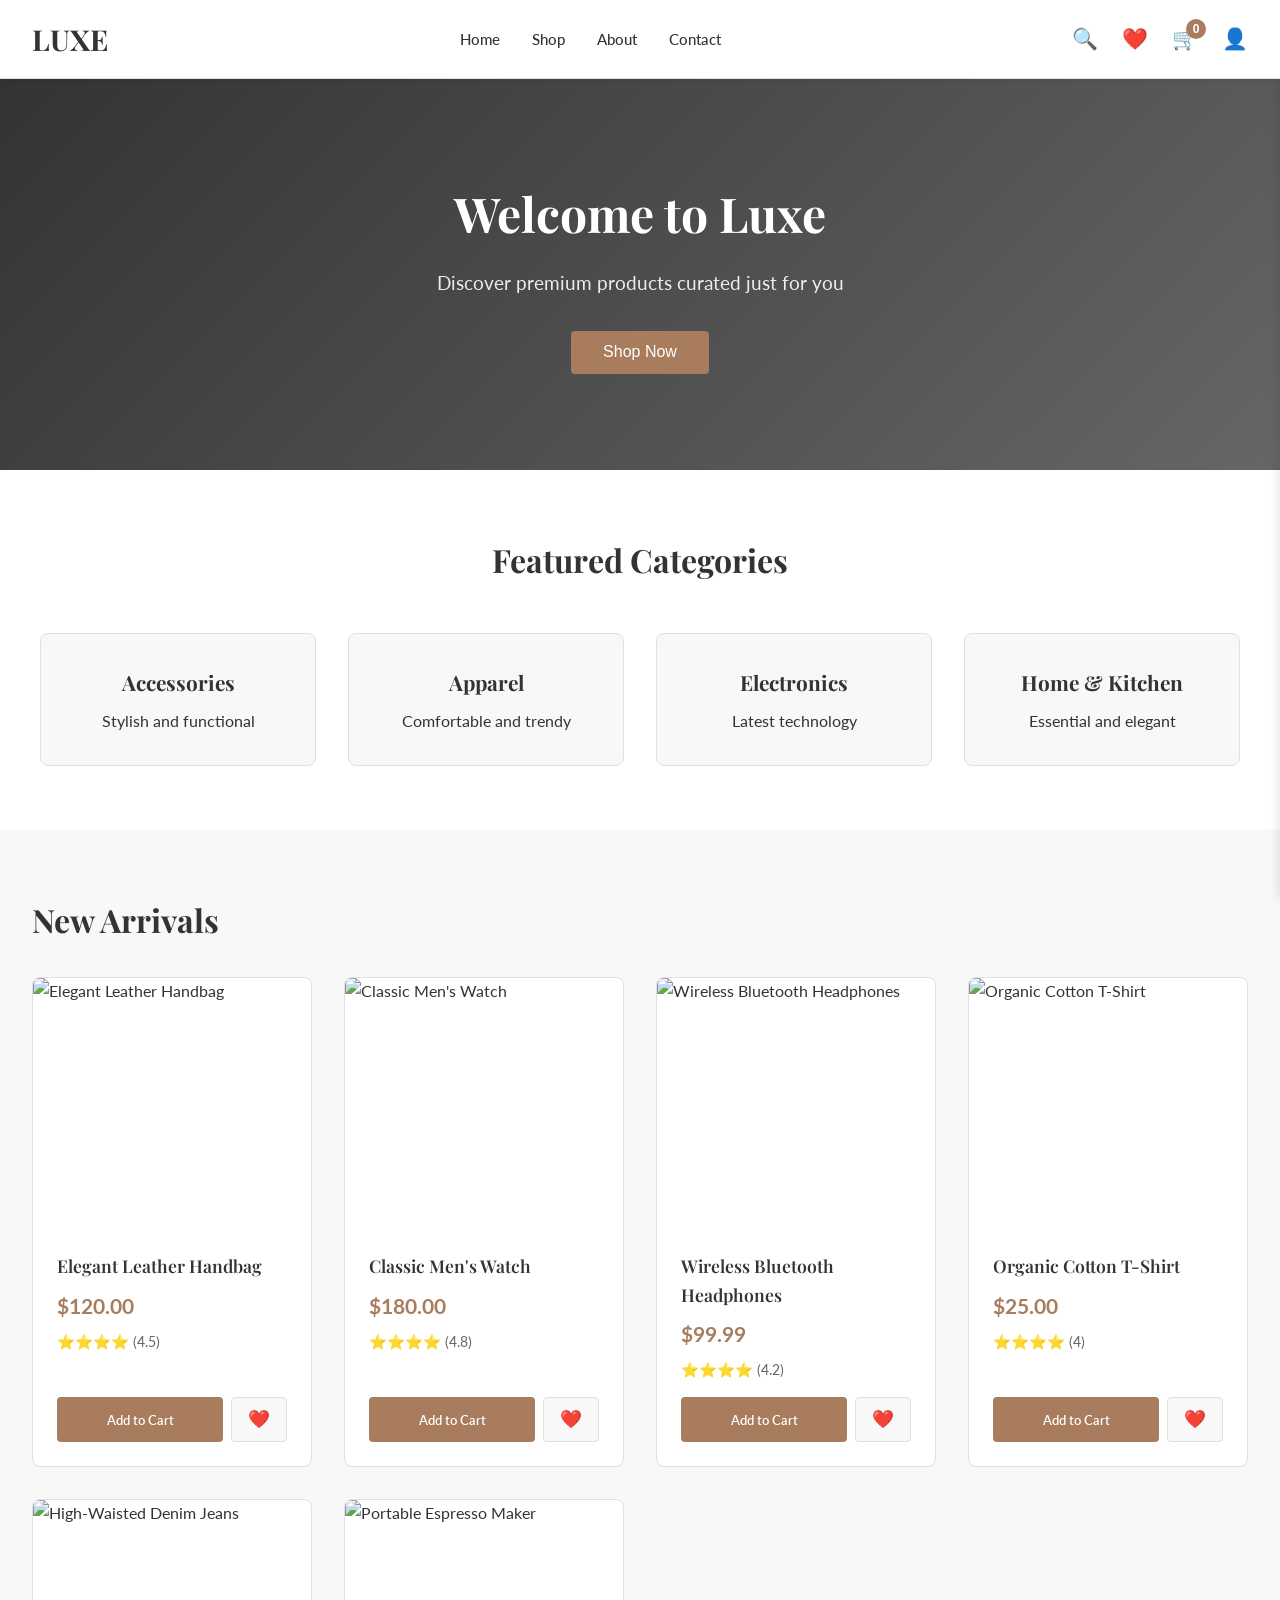
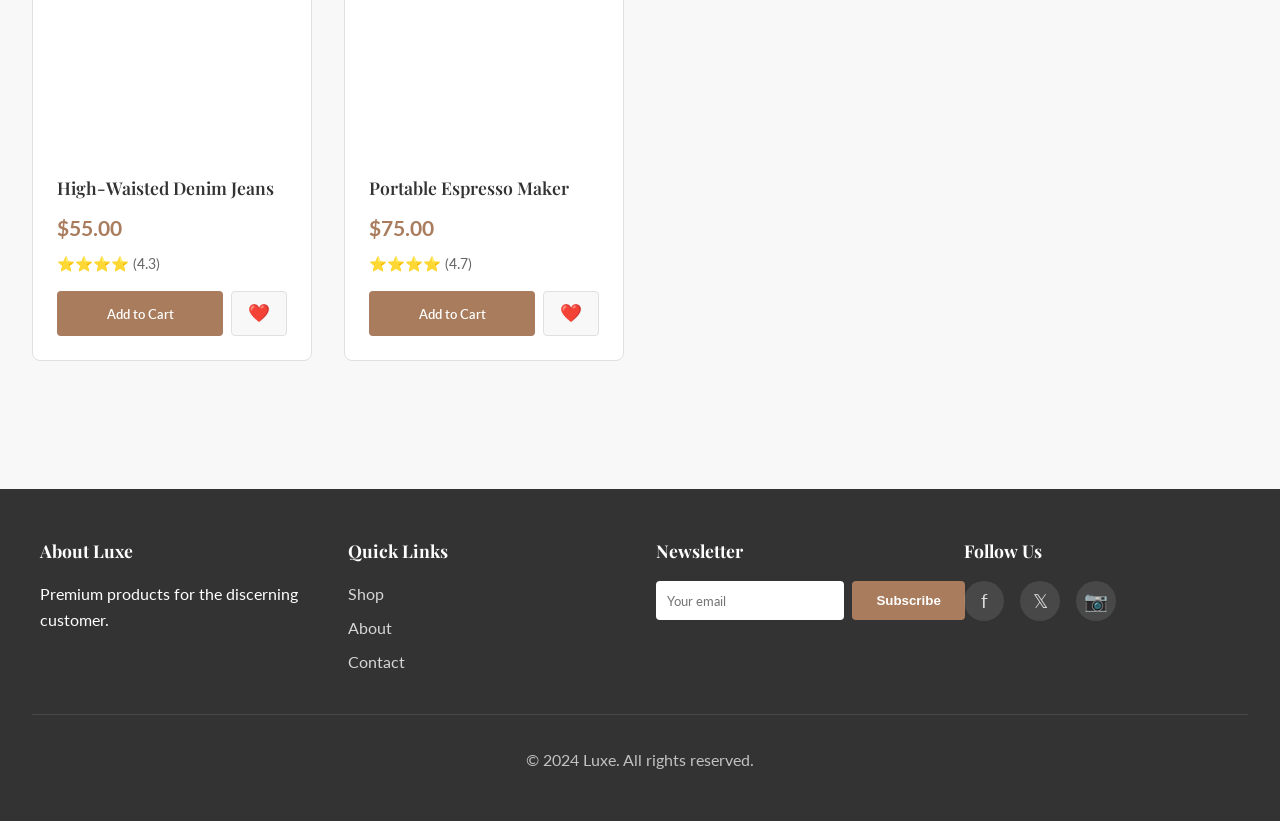
==== index.html @ 77a7d46f "Add files via upload" ====
<!DOCTYPE html>
<html lang="en">
<head>
    <meta charset="UTF-8">
    <meta name="viewport" content="width=device-width, initial-scale=1.0">
    <title>Luxe - Premium E-Commerce Platform</title>
    
    <!-- Google Fonts -->
    <link href="https://fonts.googleapis.com/css2?family=Playfair+Display:wght@700&family=Lato:wght@400;700&display=swap" rel="stylesheet">
    
    <style>
        /* ===== CSS Custom Properties (Color System) ===== */
        :root {
            --primary-color: #333333;
            --secondary-color: #666666;
            --accent-color: #A87C5C;
            --background-color: #F8F8F8;
            --surface-color: #FFFFFF;
            --border-color: #E0E0E0;
            --success-color: #4CAF50;
            --error-color: #F44336;
            --warning-color: #FF9800;
            --info-color: #2196F3;
        }

        /* ===== Global Styles ===== */
        * {
            margin: 0;
            padding: 0;
            box-sizing: border-box;
        }

        body {
            font-family: 'Lato', sans-serif;
            color: var(--primary-color);
            background-color: var(--background-color);
            line-height: 1.6;
        }

        h1, h2, h3, h4, h5, h6 {
            font-family: 'Playfair Display', serif;
            font-weight: 700;
        }

        a {
            color: var(--primary-color);
            text-decoration: none;
            transition: color 0.3s ease;
        }

        a:hover {
            color: var(--accent-color);
        }

        /* ===== Navbar ===== */
        .navbar {
            position: sticky;
            top: 0;
            z-index: 1000;
            background-color: var(--surface-color);
            border-bottom: 1px solid var(--border-color);
            padding: 1rem 2rem;
            display: flex;
            justify-content: space-between;
            align-items: center;
            box-shadow: 0 2px 4px rgba(0, 0, 0, 0.05);
        }

        .navbar-logo {
            font-size: 1.8rem;
            font-weight: 700;
            color: var(--primary-color);
            cursor: pointer;
            font-family: 'Playfair Display', serif;
        }

        .navbar-menu {
            display: flex;
            gap: 2rem;
            align-items: center;
        }

        .navbar-menu a {
            font-size: 0.95rem;
            font-weight: 500;
            transition: color 0.3s ease;
        }

        .navbar-menu a:hover {
            color: var(--accent-color);
        }

        .navbar-icons {
            display: flex;
            gap: 1.5rem;
            align-items: center;
        }

        .icon-button {
            background: none;
            border: none;
            font-size: 1.3rem;
            cursor: pointer;
            color: var(--primary-color);
            transition: color 0.3s ease;
            position: relative;
        }

        .icon-button:hover {
            color: var(--accent-color);
        }

        .cart-badge {
            position: absolute;
            top: -8px;
            right: -8px;
            background-color: var(--accent-color);
            color: var(--surface-color);
            border-radius: 50%;
            width: 20px;
            height: 20px;
            display: flex;
            align-items: center;
            justify-content: center;
            font-size: 0.75rem;
            font-weight: 700;
        }

        .hamburger {
            display: none;
            flex-direction: column;
            cursor: pointer;
        }

        .hamburger span {
            width: 25px;
            height: 3px;
            background-color: var(--primary-color);
            margin: 5px 0;
            transition: 0.3s;
        }

        /* ===== Main Container ===== */
        #app {
            min-height: calc(100vh - 200px);
        }

        /* ===== Hero Section ===== */
        .hero {
            background: linear-gradient(135deg, var(--primary-color) 0%, var(--secondary-color) 100%);
            color: var(--surface-color);
            padding: 6rem 2rem;
            text-align: center;
        }

        .hero h1 {
            font-size: 3rem;
            margin-bottom: 1rem;
            color: var(--surface-color);
        }

        .hero p {
            font-size: 1.2rem;
            margin-bottom: 2rem;
            opacity: 0.9;
        }

        .hero-button {
            background-color: var(--accent-color);
            color: var(--surface-color);
            padding: 0.8rem 2rem;
            border: none;
            border-radius: 4px;
            font-size: 1rem;
            cursor: pointer;
            transition: all 0.3s ease;
        }

        .hero-button:hover {
            background-color: #956d4f;
            transform: translateY(-2px);
            box-shadow: 0 4px 12px rgba(0, 0, 0, 0.2);
        }

        /* ===== Featured Categories ===== */
        .featured-categories {
            padding: 4rem 2rem;
            background-color: var(--surface-color);
        }

        .featured-categories h2 {
            text-align: center;
            font-size: 2rem;
            margin-bottom: 3rem;
        }

        .categories-grid {
            display: grid;
            grid-template-columns: repeat(auto-fit, minmax(200px, 1fr));
            gap: 2rem;
            max-width: 1200px;
            margin: 0 auto;
        }

        .category-card {
            background-color: var(--background-color);
            padding: 2rem;
            text-align: center;
            border-radius: 8px;
            cursor: pointer;
            transition: all 0.3s ease;
            border: 1px solid var(--border-color);
        }

        .category-card:hover {
            transform: translateY(-4px);
            box-shadow: 0 8px 16px rgba(0, 0, 0, 0.1);
            border-color: var(--accent-color);
        }

        .category-card h3 {
            font-size: 1.3rem;
            margin-bottom: 0.5rem;
        }

        /* ===== Product Grid ===== */
        .products-section {
            padding: 4rem 2rem;
            background-color: var(--background-color);
        }

        .products-header {
            display: flex;
            justify-content: space-between;
            align-items: center;
            margin-bottom: 2rem;
            flex-wrap: wrap;
            gap: 1rem;
        }

        .products-header h2 {
            font-size: 2rem;
        }

        .search-bar {
            flex: 1;
            min-width: 250px;
            padding: 0.8rem;
            border: 1px solid var(--border-color);
            border-radius: 4px;
            font-family: 'Lato', sans-serif;
            font-size: 0.95rem;
            transition: border-color 0.3s ease;
        }

        .search-bar:focus {
            outline: none;
            border-color: var(--accent-color);
        }

        .sort-dropdown {
            padding: 0.8rem;
            border: 1px solid var(--border-color);
            border-radius: 4px;
            font-family: 'Lato', sans-serif;
            font-size: 0.95rem;
            cursor: pointer;
            background-color: var(--surface-color);
            transition: border-color 0.3s ease;
        }

        .sort-dropdown:focus {
            outline: none;
            border-color: var(--accent-color);
        }

        .products-container {
            display: grid;
            grid-template-columns: repeat(auto-fill, minmax(250px, 1fr));
            gap: 2rem;
            max-width: 1400px;
            margin: 0 auto;
        }

        /* ===== Product Card ===== */
        .product-card {
            background-color: var(--surface-color);
            border-radius: 8px;
            overflow: hidden;
            border: 1px solid var(--border-color);
            transition: all 0.3s ease;
            cursor: pointer;
            display: flex;
            flex-direction: column;
        }

        .product-card:hover {
            transform: translateY(-8px);
            box-shadow: 0 12px 24px rgba(0, 0, 0, 0.15);
            border-color: var(--accent-color);
        }

        .product-image {
            width: 100%;
            height: 250px;
            object-fit: cover;
            overflow: hidden;
            position: relative;
        }

        .product-card:hover .product-image {
            transform: scale(1.05);
        }

        .product-info {
            padding: 1.5rem;
            flex-grow: 1;
            display: flex;
            flex-direction: column;
        }

        .product-name {
            font-size: 1.1rem;
            font-weight: 600;
            margin-bottom: 0.5rem;
            color: var(--primary-color);
        }

        .product-price {
            font-size: 1.3rem;
            font-weight: 700;
            color: var(--accent-color);
            margin-bottom: 0.5rem;
        }

        .product-rating {
            font-size: 0.9rem;
            color: var(--secondary-color);
            margin-bottom: 1rem;
        }

        .product-actions {
            display: flex;
            gap: 0.5rem;
            margin-top: auto;
        }

        .add-to-cart-btn {
            flex: 1;
            padding: 0.7rem;
            background-color: var(--accent-color);
            color: var(--surface-color);
            border: none;
            border-radius: 4px;
            cursor: pointer;
            font-weight: 600;
            transition: all 0.3s ease;
            font-family: 'Lato', sans-serif;
        }

        .add-to-cart-btn:hover {
            background-color: #956d4f;
            transform: translateY(-2px);
        }

        .wishlist-btn {
            padding: 0.7rem 1rem;
            background-color: var(--background-color);
            border: 1px solid var(--border-color);
            border-radius: 4px;
            cursor: pointer;
            font-size: 1.1rem;
            transition: all 0.3s ease;
        }

        .wishlist-btn.active {
            background-color: var(--accent-color);
            color: var(--surface-color);
            border-color: var(--accent-color);
        }

        /* ===== Sidebar Filters ===== */
        .products-wrapper {
            display: flex;
            gap: 2rem;
            max-width: 1400px;
            margin: 0 auto;
        }

        .sidebar {
            width: 250px;
            background-color: var(--surface-color);
            padding: 1.5rem;
            border-radius: 8px;
            border: 1px solid var(--border-color);
            height: fit-content;
            position: sticky;
            top: 100px;
        }

        .filter-group {
            margin-bottom: 2rem;
        }

        .filter-group h3 {
            font-size: 1rem;
            margin-bottom: 1rem;
            color: var(--primary-color);
        }

        .filter-option {
            display: flex;
            align-items: center;
            margin-bottom: 0.8rem;
            cursor: pointer;
        }

        .filter-option input {
            margin-right: 0.5rem;
            cursor: pointer;
            width: 18px;
            height: 18px;
            accent-color: var(--accent-color);
        }

        .filter-option label {
            cursor: pointer;
            flex: 1;
        }

        .price-slider {
            width: 100%;
            cursor: pointer;
            accent-color: var(--accent-color);
        }

        .price-range-display {
            font-size: 0.9rem;
            color: var(--secondary-color);
            margin-top: 0.5rem;
        }

        /* ===== Product Detail Page ===== */
        .product-detail {
            background-color: var(--surface-color);
            padding: 3rem 2rem;
            max-width: 1200px;
            margin: 0 auto;
        }

        .product-detail-container {
            display: grid;
            grid-template-columns: 1fr 1fr;
            gap: 3rem;
        }

        .product-detail-image {
            width: 100%;
            height: 500px;
            object-fit: cover;
            border-radius: 8px;
            border: 1px solid var(--border-color);
        }

        .product-detail-info h1 {
            font-size: 2rem;
            margin-bottom: 1rem;
        }

        .product-detail-price {
            font-size: 1.8rem;
            color: var(--accent-color);
            font-weight: 700;
            margin-bottom: 1rem;
        }

        .product-detail-description {
            color: var(--secondary-color);
            margin-bottom: 2rem;
            line-height: 1.8;
        }

        .variant-selector {
            margin-bottom: 2rem;
        }

        .variant-selector label {
            display: block;
            font-weight: 600;
            margin-bottom: 0.5rem;
        }

        .variant-options {
            display: flex;
            gap: 0.5rem;
            flex-wrap: wrap;
            margin-bottom: 1rem;
        }

        .variant-option {
            padding: 0.7rem 1rem;
            border: 2px solid var(--border-color);
            border-radius: 4px;
            cursor: pointer;
            transition: all 0.3s ease;
            background-color: var(--background-color);
        }

        .variant-option:hover {
            border-color: var(--accent-color);
        }

        .variant-option.selected {
            background-color: var(--accent-color);
            color: var(--surface-color);
            border-color: var(--accent-color);
        }

        .quantity-selector {
            display: flex;
            align-items: center;
            gap: 1rem;
            margin-bottom: 2rem;
        }

        .quantity-selector label {
            font-weight: 600;
        }

        .quantity-controls {
            display: flex;
            align-items: center;
            border: 1px solid var(--border-color);
            border-radius: 4px;
            overflow: hidden;
        }

        .quantity-btn {
            padding: 0.5rem 1rem;
            background-color: var(--background-color);
            border: none;
            cursor: pointer;
            font-weight: 600;
            transition: background-color 0.3s ease;
        }

        .quantity-btn:hover {
            background-color: var(--border-color);
        }

        .quantity-input {
            width: 60px;
            text-align: center;
            border: none;
            padding: 0.5rem;
            font-size: 1rem;
        }

        .product-detail-actions {
            display: flex;
            gap: 1rem;
            margin-bottom: 2rem;
        }

        .add-to-cart-btn-large {
            flex: 1;
            padding: 1rem;
            background-color: var(--accent-color);
            color: var(--surface-color);
            border: none;
            border-radius: 4px;
            font-size: 1rem;
            font-weight: 600;
            cursor: pointer;
            transition: all 0.3s ease;
            font-family: 'Lato', sans-serif;
        }

        .add-to-cart-btn-large:hover {
            background-color: #956d4f;
            transform: translateY(-2px);
        }

        .buy-now-btn {
            flex: 1;
            padding: 1rem;
            background-color: var(--primary-color);
            color: var(--surface-color);
            border: none;
            border-radius: 4px;
            font-size: 1rem;
            font-weight: 600;
            cursor: pointer;
            transition: all 0.3s ease;
            font-family: 'Lato', sans-serif;
        }

        .buy-now-btn:hover {
            background-color: var(--secondary-color);
            transform: translateY(-2px);
        }

        .reviews-section {
            margin-top: 3rem;
            border-top: 1px solid var(--border-color);
            padding-top: 2rem;
        }

        .reviews-section h3 {
            font-size: 1.3rem;
            margin-bottom: 1.5rem;
        }

        .review {
            margin-bottom: 1.5rem;
            padding-bottom: 1.5rem;
            border-bottom: 1px solid var(--border-color);
        }

        .review-author {
            font-weight: 600;
            margin-bottom: 0.3rem;
        }

        .review-rating {
            color: var(--accent-color);
            font-size: 0.9rem;
            margin-bottom: 0.5rem;
        }

        .review-text {
            color: var(--secondary-color);
            line-height: 1.6;
        }

        /* ===== Shopping Cart ===== */
        .cart-drawer {
            position: fixed;
            right: -400px;
            top: 0;
            width: 400px;
            height: 100vh;
            background-color: var(--surface-color);
            box-shadow: -2px 0 10px rgba(0, 0, 0, 0.1);
            z-index: 999;
            transition: right 0.3s ease;
            overflow-y: auto;
            display: flex;
            flex-direction: column;
        }

        .cart-drawer.open {
            right: 0;
        }

        .cart-header {
            padding: 1.5rem;
            border-bottom: 1px solid var(--border-color);
            display: flex;
            justify-content: space-between;
            align-items: center;
        }

        .cart-header h2 {
            font-size: 1.5rem;
        }

        .cart-close {
            background: none;
            border: none;
            font-size: 1.5rem;
            cursor: pointer;
            color: var(--primary-color);
        }

        .cart-items {
            flex: 1;
            overflow-y: auto;
            padding: 1.5rem;
        }

        .cart-item {
            display: flex;
            gap: 1rem;
            margin-bottom: 1.5rem;
            padding-bottom: 1.5rem;
            border-bottom: 1px solid var(--border-color);
        }

        .cart-item-image {
            width: 80px;
            height: 80px;
            object-fit: cover;
            border-radius: 4px;
        }

        .cart-item-info {
            flex: 1;
        }

        .cart-item-name {
            font-weight: 600;
            margin-bottom: 0.3rem;
        }

        .cart-item-price {
            color: var(--accent-color);
            font-weight: 600;
            margin-bottom: 0.5rem;
        }

        .cart-item-quantity {
            display: flex;
            align-items: center;
            gap: 0.5rem;
            margin-bottom: 0.5rem;
        }

        .cart-item-remove {
            background: none;
            border: none;
            color: var(--error-color);
            cursor: pointer;
            font-size: 0.9rem;
            text-decoration: underline;
        }

        .cart-footer {
            padding: 1.5rem;
            border-top: 1px solid var(--border-color);
        }

        .cart-total {
            display: flex;
            justify-content: space-between;
            font-size: 1.2rem;
            font-weight: 700;
            margin-bottom: 1rem;
        }

        .checkout-btn {
            width: 100%;
            padding: 1rem;
            background-color: var(--accent-color);
            color: var(--surface-color);
            border: none;
            border-radius: 4px;
            font-size: 1rem;
            font-weight: 600;
            cursor: pointer;
            transition: all 0.3s ease;
            font-family: 'Lato', sans-serif;
        }

        .checkout-btn:hover {
            background-color: #956d4f;
        }

        .checkout-btn:disabled {
            background-color: var(--border-color);
            cursor: not-allowed;
        }

        /* ===== Checkout Page ===== */
        .checkout-container {
            max-width: 800px;
            margin: 0 auto;
            padding: 3rem 2rem;
            background-color: var(--surface-color);
        }

        .checkout-title {
            font-size: 2rem;
            margin-bottom: 2rem;
            text-align: center;
        }

        .checkout-steps {
            display: flex;
            justify-content: space-between;
            margin-bottom: 3rem;
            position: relative;
        }

        .checkout-step {
            flex: 1;
            text-align: center;
            position: relative;
        }

        .step-number {
            width: 40px;
            height: 40px;
            background-color: var(--border-color);
            color: var(--primary-color);
            border-radius: 50%;
            display: flex;
            align-items: center;
            justify-content: center;
            font-weight: 700;
            margin: 0 auto 0.5rem;
            transition: all 0.3s ease;
        }

        .checkout-step.active .step-number {
            background-color: var(--accent-color);
            color: var(--surface-color);
        }

        .checkout-step.completed .step-number {
            background-color: var(--success-color);
            color: var(--surface-color);
        }

        .step-label {
            font-size: 0.9rem;
            color: var(--secondary-color);
        }

        .checkout-step-line {
            position: absolute;
            top: 20px;
            left: 50%;
            width: 100%;
            height: 2px;
            background-color: var(--border-color);
            z-index: -1;
        }

        .checkout-form {
            background-color: var(--background-color);
            padding: 2rem;
            border-radius: 8px;
            border: 1px solid var(--border-color);
        }

        .form-group {
            margin-bottom: 1.5rem;
        }

        .form-group label {
            display: block;
            font-weight: 600;
            margin-bottom: 0.5rem;
        }

        .form-group input,
        .form-group select {
            width: 100%;
            padding: 0.8rem;
            border: 1px solid var(--border-color);
            border-radius: 4px;
            font-family: 'Lato', sans-serif;
            font-size: 0.95rem;
            transition: border-color 0.3s ease;
        }

        .form-group input:focus,
        .form-group select:focus {
            outline: none;
            border-color: var(--accent-color);
        }

        .form-row {
            display: grid;
            grid-template-columns: 1fr 1fr;
            gap: 1rem;
        }

        .form-row.full {
            grid-template-columns: 1fr;
        }

        .order-summary {
            background-color: var(--surface-color);
            padding: 1.5rem;
            border-radius: 8px;
            border: 1px solid var(--border-color);
            margin-bottom: 2rem;
        }

        .order-summary h3 {
            font-size: 1.2rem;
            margin-bottom: 1rem;
        }

        .summary-item {
            display: flex;
            justify-content: space-between;
            margin-bottom: 0.8rem;
            padding-bottom: 0.8rem;
            border-bottom: 1px solid var(--border-color);
        }

        .summary-item.total {
            font-weight: 700;
            font-size: 1.1rem;
            border-bottom: none;
            padding-bottom: 0;
        }

        .checkout-button {
            width: 100%;
            padding: 1rem;
            background-color: var(--accent-color);
            color: var(--surface-color);
            border: none;
            border-radius: 4px;
            font-size: 1rem;
            font-weight: 600;
            cursor: pointer;
            transition: all 0.3s ease;
            font-family: 'Lato', sans-serif;
        }

        .checkout-button:hover {
            background-color: #956d4f;
            transform: translateY(-2px);
        }

        /* ===== Success Page ===== */
        .success-container {
            max-width: 600px;
            margin: 4rem auto;
            padding: 3rem 2rem;
            text-align: center;
            background-color: var(--surface-color);
            border-radius: 8px;
            border: 1px solid var(--border-color);
        }

        .success-icon {
            font-size: 4rem;
            margin-bottom: 1rem;
            color: var(--success-color);
        }

        .success-title {
            font-size: 2rem;
            margin-bottom: 1rem;
        }

        .success-message {
            color: var(--secondary-color);
            margin-bottom: 1.5rem;
            line-height: 1.8;
        }

        .order-number {
            background-color: var(--background-color);
            padding: 1rem;
            border-radius: 4px;
            margin-bottom: 2rem;
            font-family: monospace;
            font-weight: 600;
        }

        .continue-shopping-btn {
            padding: 0.8rem 2rem;
            background-color: var(--accent-color);
            color: var(--surface-color);
            border: none;
            border-radius: 4px;
            font-size: 1rem;
            font-weight: 600;
            cursor: pointer;
            transition: all 0.3s ease;
            font-family: 'Lato', sans-serif;
        }

        .continue-shopping-btn:hover {
            background-color: #956d4f;
            transform: translateY(-2px);
        }

        /* ===== Toast Notifications ===== */
        .toast {
            position: fixed;
            bottom: 2rem;
            right: 2rem;
            background-color: var(--primary-color);
            color: var(--surface-color);
            padding: 1rem 1.5rem;
            border-radius: 4px;
            box-shadow: 0 4px 12px rgba(0, 0, 0, 0.15);
            z-index: 2000;
            animation: slideIn 0.3s ease, slideOut 0.3s ease 2.7s;
        }

        .toast.success {
            background-color: var(--success-color);
        }

        .toast.error {
            background-color: var(--error-color);
        }

        .toast.info {
            background-color: var(--info-color);
        }

        @keyframes slideIn {
            from {
                transform: translateX(400px);
                opacity: 0;
            }
            to {
                transform: translateX(0);
                opacity: 1;
            }
        }

        @keyframes slideOut {
            from {
                transform: translateX(0);
                opacity: 1;
            }
            to {
                transform: translateX(400px);
                opacity: 0;
            }
        }

        /* ===== Footer ===== */
        footer {
            background-color: var(--primary-color);
            color: var(--surface-color);
            padding: 3rem 2rem;
            margin-top: 4rem;
        }

        .footer-content {
            max-width: 1200px;
            margin: 0 auto;
            display: grid;
            grid-template-columns: repeat(auto-fit, minmax(250px, 1fr));
            gap: 2rem;
            margin-bottom: 2rem;
        }

        .footer-section h4 {
            font-size: 1.1rem;
            margin-bottom: 1rem;
            color: var(--surface-color);
        }

        .footer-section a {
            display: block;
            margin-bottom: 0.5rem;
            color: rgba(255, 255, 255, 0.8);
            transition: color 0.3s ease;
        }

        .footer-section a:hover {
            color: var(--accent-color);
        }

        .newsletter-form {
            display: flex;
            gap: 0.5rem;
            margin-top: 1rem;
        }

        .newsletter-form input {
            flex: 1;
            padding: 0.7rem;
            border: none;
            border-radius: 4px;
            font-family: 'Lato', sans-serif;
        }

        .newsletter-form button {
            padding: 0.7rem 1.5rem;
            background-color: var(--accent-color);
            color: var(--surface-color);
            border: none;
            border-radius: 4px;
            cursor: pointer;
            font-weight: 600;
            transition: all 0.3s ease;
        }

        .newsletter-form button:hover {
            background-color: #956d4f;
        }

        .social-icons {
            display: flex;
            gap: 1rem;
            margin-top: 1rem;
        }

        .social-icons a {
            display: inline-flex;
            align-items: center;
            justify-content: center;
            width: 40px;
            height: 40px;
            background-color: rgba(255, 255, 255, 0.1);
            border-radius: 50%;
            transition: all 0.3s ease;
            font-size: 1.2rem;
        }

        .social-icons a:hover {
            background-color: var(--accent-color);
        }

        .footer-bottom {
            border-top: 1px solid rgba(255, 255, 255, 0.1);
            padding-top: 2rem;
            text-align: center;
            color: rgba(255, 255, 255, 0.7);
        }

        /* ===== About & Contact Pages ===== */
        .page-content {
            max-width: 1000px;
            margin: 0 auto;
            padding: 3rem 2rem;
        }

        .page-content h1 {
            font-size: 2.5rem;
            margin-bottom: 2rem;
        }

        .page-content p {
            line-height: 1.8;
            margin-bottom: 1.5rem;
            color: var(--secondary-color);
        }

        .contact-form {
            background-color: var(--surface-color);
            padding: 2rem;
            border-radius: 8px;
            border: 1px solid var(--border-color);
            max-width: 600px;
        }

        .contact-form .form-group {
            margin-bottom: 1.5rem;
        }

        .contact-form textarea {
            width: 100%;
            padding: 0.8rem;
            border: 1px solid var(--border-color);
            border-radius: 4px;
            font-family: 'Lato', sans-serif;
            font-size: 0.95rem;
            min-height: 150px;
            resize: vertical;
            transition: border-color 0.3s ease;
        }

        .contact-form textarea:focus {
            outline: none;
            border-color: var(--accent-color);
        }

        .submit-btn {
            width: 100%;
            padding: 1rem;
            background-color: var(--accent-color);
            color: var(--surface-color);
            border: none;
            border-radius: 4px;
            font-size: 1rem;
            font-weight: 600;
            cursor: pointer;
            transition: all 0.3s ease;
            font-family: 'Lato', sans-serif;
        }

        .submit-btn:hover {
            background-color: #956d4f;
            transform: translateY(-2px);
        }

        /* ===== Responsive Design ===== */
        @media (max-width: 768px) {
            .navbar {
                padding: 1rem;
            }

            .navbar-menu {
                display: none;
            }

            .hamburger {
                display: flex;
            }

            .navbar-menu.active {
                display: flex;
                flex-direction: column;
                position: absolute;
                top: 60px;
                left: 0;
                right: 0;
                background-color: var(--surface-color);
                padding: 1rem;
                gap: 1rem;
                border-bottom: 1px solid var(--border-color);
            }

            .hero h1 {
                font-size: 2rem;
            }

            .hero p {
                font-size: 1rem;
            }

            .product-detail-container {
                grid-template-columns: 1fr;
            }

            .products-wrapper {
                flex-direction: column;
            }

            .sidebar {
                width: 100%;
                position: static;
            }

            .cart-drawer {
                width: 100%;
                right: -100%;
            }

            .checkout-form {
                padding: 1rem;
            }

            .form-row {
                grid-template-columns: 1fr;
            }

            .products-header {
                flex-direction: column;
            }

            .search-bar {
                min-width: 100%;
            }

            .products-container {
                grid-template-columns: repeat(auto-fill, minmax(150px, 1fr));
                gap: 1rem;
            }
        }

        @media (max-width: 480px) {
            .hero h1 {
                font-size: 1.5rem;
            }

            .products-container {
                grid-template-columns: repeat(2, 1fr);
            }

            .product-card {
                border-radius: 4px;
            }

            .cart-drawer {
                width: 100%;
            }

            .checkout-steps {
                flex-direction: column;
            }

            .checkout-step-line {
                display: none;
            }
        }
    </style>
</head>
<body>
    <!-- Navbar -->
    <nav class="navbar">
        <div class="navbar-logo" onclick="app.navigate('home')">LUXE</div>
        <div class="navbar-menu" id="navbarMenu">
            <a href="#" onclick="app.navigate('home'); return false;">Home</a>
            <a href="#" onclick="app.navigate('shop'); return false;">Shop</a>
            <a href="#" onclick="app.navigate('about'); return false;">About</a>
            <a href="#" onclick="app.navigate('contact'); return false;">Contact</a>
        </div>
        <div class="navbar-icons">
            <button class="icon-button" onclick="app.toggleSearch()">🔍</button>
            <button class="icon-button" onclick="app.navigate('wishlist')">❤️</button>
            <button class="icon-button" onclick="app.toggleCart()">
                🛒
                <span class="cart-badge" id="cartBadge">0</span>
            </button>
            <button class="icon-button" onclick="app.navigate('account')">👤</button>
            <button class="hamburger" id="hamburger" onclick="app.toggleMenu()">
                <span></span>
                <span></span>
                <span></span>
            </button>
        </div>
    </nav>

    <!-- Main App Container -->
    <div id="app"></div>

    <!-- Cart Drawer -->
    <div class="cart-drawer" id="cartDrawer">
        <div class="cart-header">
            <h2>Shopping Cart</h2>
            <button class="cart-close" onclick="app.toggleCart()">✕</button>
        </div>
        <div class="cart-items" id="cartItems"></div>
        <div class="cart-footer">
            <div class="cart-total">
                <span>Total:</span>
                <span id="cartTotal">$0.00</span>
            </div>
            <button class="checkout-btn" onclick="app.navigate('checkout')">Proceed to Checkout</button>
        </div>
    </div>

    <!-- Toast Container -->
    <div id="toastContainer"></div>

    <script>
        // ===== Product Data (Hardcoded) =====
        const products = [
            {
                id: 'prod1',
                name: 'Elegant Leather Handbag',
                price: 120.00,
                image: 'https://picsum.photos/400/400?random=1',
                description: 'A stylish and spacious leather handbag, perfect for everyday use or special occasions. Features multiple compartments and a durable finish.',
                category: 'Accessories',
                rating: 4.5,
                colors: ['Black', 'Brown', 'Red'],
                sizes: ['One Size'],
                reviews: [
                    { author: 'Sarah', rating: 5, text: 'Absolutely beautiful! Great quality and perfect size.' },
                    { author: 'Emma', rating: 4, text: 'Love the color and design. Very practical.' }
                ]
            },
            {
                id: 'prod2',
                name: 'Classic Men\'s Watch',
                price: 180.00,
                image: 'https://picsum.photos/400/400?random=2',
                description: 'Timeless design with a modern touch. This watch features a stainless steel case and a genuine leather strap, ideal for any outfit.',
                category: 'Accessories',
                rating: 4.8,
                colors: ['Silver', 'Gold', 'Black'],
                sizes: ['One Size'],
                reviews: [
                    { author: 'John', rating: 5, text: 'Excellent craftsmanship. Highly recommended!' },
                    { author: 'Michael', rating: 5, text: 'Perfect watch. Looks premium and feels solid.' }
                ]
            },
            {
                id: 'prod3',
                name: 'Wireless Bluetooth Headphones',
                price: 99.99,
                image: 'https://picsum.photos/400/400?random=3',
                description: 'Experience immersive sound with these comfortable over-ear headphones. Long-lasting battery and crystal-clear audio.',
                category: 'Electronics',
                rating: 4.2,
                colors: ['Black', 'White', 'Blue'],
                sizes: ['One Size'],
                reviews: [
                    { author: 'Alex', rating: 4, text: 'Great sound quality and very comfortable.' },
                    { author: 'Jordan', rating: 4, text: 'Good battery life. Worth the price.' }
                ]
            },
            {
                id: 'prod4',
                name: 'Organic Cotton T-Shirt',
                price: 25.00,
                image: 'https://picsum.photos/400/400?random=4',
                description: 'Soft and breathable organic cotton t-shirt. A wardrobe essential for comfort and style.',
                category: 'Apparel',
                rating: 4.0,
                colors: ['White', 'Black', 'Gray', 'Navy'],
                sizes: ['S', 'M', 'L', 'XL'],
                reviews: [
                    { author: 'Lisa', rating: 4, text: 'Very comfortable and good quality.' },
                    { author: 'Tom', rating: 4, text: 'Perfect fit. Great value.' }
                ]
            },
            {
                id: 'prod5',
                name: 'High-Waisted Denim Jeans',
                price: 55.00,
                image: 'https://picsum.photos/400/400?random=5',
                description: 'Flattering high-waisted jeans with a comfortable stretch fit. Perfect for casual or dressed-up looks.',
                category: 'Apparel',
                rating: 4.3,
                colors: ['Blue', 'Black', 'Light Blue'],
                sizes: ['26', '28', '30', '32', '34'],
                reviews: [
                    { author: 'Rachel', rating: 4, text: 'Love the fit! Very flattering.' },
                    { author: 'Sophie', rating: 4, text: 'Great quality denim. Comfortable all day.' }
                ]
            },
            {
                id: 'prod6',
                name: 'Portable Espresso Maker',
                price: 75.00,
                image: 'https://picsum.photos/400/400?random=6',
                description: 'Enjoy your favorite coffee on the go with this compact and easy-to-use espresso maker. No electricity needed.',
                category: 'Home & Kitchen',
                rating: 4.7,
                colors: ['Black', 'Silver'],
                sizes: ['One Size'],
                reviews: [
                    { author: 'David', rating: 5, text: 'Best coffee maker ever! Perfect for travel.' },
                    { author: 'Chris', rating: 5, text: 'Amazing quality. Makes great espresso.' }
                ]
            },
            {
                id: 'prod7',
                name: 'Yoga Mat with Carrying Strap',
                price: 30.00,
                image: 'https://picsum.photos/400/400?random=7',
                description: 'Durable and non-slip yoga mat, ideal for all types of yoga and fitness routines. Includes a convenient carrying strap.',
                category: 'Sports & Outdoors',
                rating: 4.6,
                colors: ['Purple', 'Blue', 'Pink'],
                sizes: ['One Size'],
                reviews: [
                    { author: 'Nina', rating: 5, text: 'Perfect for yoga. Very comfortable.' },
                    { author: 'Maya', rating: 4, text: 'Great quality mat. Highly recommend.' }
                ]
            },
            {
                id: 'prod8',
                name: 'Stainless Steel Water Bottle',
                price: 20.00,
                image: 'https://picsum.photos/400/400?random=8',
                description: 'Keep your drinks cold for 24 hours or hot for 12 hours. Eco-friendly and leak-proof design.',
                category: 'Home & Kitchen',
                rating: 4.9,
                colors: ['Silver', 'Black', 'Green', 'Red'],
                sizes: ['500ml', '750ml'],
                reviews: [
                    { author: 'Kevin', rating: 5, text: 'Excellent insulation. Keeps drinks perfect.' },
                    { author: 'Lisa', rating: 5, text: 'Best water bottle I\'ve owned. Highly durable.' }
                ]
            },
            {
                id: 'prod9',
                name: 'Minimalist Desk Lamp',
                price: 45.00,
                image: 'https://picsum.photos/400/400?random=9',
                description: 'Modern and sleek desk lamp with adjustable brightness. Perfect for home offices or bedside tables.',
                category: 'Home & Kitchen',
                rating: 4.1,
                colors: ['Black', 'White'],
                sizes: ['One Size'],
                reviews: [
                    { author: 'Paul', rating: 4, text: 'Great design. Very functional.' },
                    { author: 'Anna', rating: 4, text: 'Perfect for my desk. Looks modern.' }
                ]
            },
            {
                id: 'prod10',
                name: 'Noise-Cancelling Earbuds',
                price: 110.00,
                image: 'https://picsum.photos/400/400?random=10',
                description: 'Compact and powerful earbuds with active noise cancellation. Enjoy your music without distractions.',
                category: 'Electronics',
                rating: 4.4,
                colors: ['Black', 'White'],
                sizes: ['One Size'],
                reviews: [
                    { author: 'Mark', rating: 4, text: 'Excellent noise cancellation. Great sound.' },
                    { author: 'Laura', rating: 4, text: 'Very comfortable. Love the sound quality.' }
                ]
            },
            {
                id: 'prod11',
                name: 'Vintage Leather Wallet',
                price: 60.00,
                image: 'https://picsum.photos/400/400?random=11',
                description: 'Handcrafted vintage leather wallet with multiple card slots and a coin pocket. Ages beautifully with time.',
                category: 'Accessories',
                rating: 4.7,
                colors: ['Brown', 'Dark Brown'],
                sizes: ['One Size'],
                reviews: [
                    { author: 'Robert', rating: 5, text: 'Beautiful craftsmanship. Highly recommend!' },
                    { author: 'Patricia', rating: 5, text: 'Perfect wallet. Great quality leather.' }
                ]
            },
            {
                id: 'prod12',
                name: 'Smart Home Speaker',
                price: 150.00,
                image: 'https://picsum.photos/400/400?random=12',
                description: 'Voice-controlled smart speaker with premium sound quality. Integrates seamlessly with your smart home devices.',
                category: 'Electronics',
                rating: 4.5,
                colors: ['Black', 'Gray'],
                sizes: ['One Size'],
                reviews: [
                    { author: 'Jennifer', rating: 5, text: 'Great speaker. Excellent sound quality.' },
                    { author: 'William', rating: 4, text: 'Very useful. Good integration with devices.' }
                ]
            }
        ];

        // ===== App State Management =====
        const app = {
            currentPage: 'home',
            cart: [],
            wishlist: [],
            searchQuery: '',
            filters: {
                category: [],
                priceRange: [0, 200],
                rating: 0
            },
            sortBy: 'newest',
            selectedProduct: null,
            checkoutStep: 1,
            formData: {},

            // Initialize the app
            init() {
                this.loadFromLocalStorage();
                this.navigate('home');
                this.updateCartBadge();
            },

            // Navigate between pages
            navigate(page, productId = null) {
                this.currentPage = page;
                document.getElementById('navbarMenu').classList.remove('active');
                document.getElementById('hamburger').classList.remove('active');

                if (page === 'product-detail' && productId) {
                    this.selectedProduct = products.find(p => p.id === productId);
                    this.renderProductDetail();
                } else if (page === 'home') {
                    this.renderHome();
                } else if (page === 'shop') {
                    this.renderShop();
                } else if (page === 'about') {
                    this.renderAbout();
                } else if (page === 'contact') {
                    this.renderContact();
                } else if (page === 'checkout') {
                    this.renderCheckout();
                } else if (page === 'wishlist') {
                    this.renderWishlist();
                } else if (page === 'account') {
                    this.renderAccount();
                }

                window.scrollTo(0, 0);
            },

            // Render Home Page
            renderHome() {
                const app = document.getElementById('app');
                const featuredProducts = products.slice(0, 6);
                
                app.innerHTML = `
                    <section class="hero">
                        <h1>Welcome to Luxe</h1>
                        <p>Discover premium products curated just for you</p>
                        <button class="hero-button" onclick="app.navigate('shop')">Shop Now</button>
                    </section>

                    <section class="featured-categories">
                        <h2>Featured Categories</h2>
                        <div class="categories-grid">
                            <div class="category-card" onclick="app.filterByCategory('Accessories')">
                                <h3>Accessories</h3>
                                <p>Stylish and functional</p>
                            </div>
                            <div class="category-card" onclick="app.filterByCategory('Apparel')">
                                <h3>Apparel</h3>
                                <p>Comfortable and trendy</p>
                            </div>
                            <div class="category-card" onclick="app.filterByCategory('Electronics')">
                                <h3>Electronics</h3>
                                <p>Latest technology</p>
                            </div>
                            <div class="category-card" onclick="app.filterByCategory('Home & Kitchen')">
                                <h3>Home & Kitchen</h3>
                                <p>Essential and elegant</p>
                            </div>
                        </div>
                    </section>

                    <section class="products-section">
                        <div class="products-header">
                            <h2>New Arrivals</h2>
                        </div>
                        <div class="products-container">
                            ${featuredProducts.map(product => this.renderProductCard(product)).join('')}
                        </div>
                    </section>

                    <footer>
                        <div class="footer-content">
                            <div class="footer-section">
                                <h4>About Luxe</h4>
                                <p>Premium products for the discerning customer.</p>
                            </div>
                            <div class="footer-section">
                                <h4>Quick Links</h4>
                                <a href="#" onclick="app.navigate('shop'); return false;">Shop</a>
                                <a href="#" onclick="app.navigate('about'); return false;">About</a>
                                <a href="#" onclick="app.navigate('contact'); return false;">Contact</a>
                            </div>
                            <div class="footer-section">
                                <h4>Newsletter</h4>
                                <form class="newsletter-form" onsubmit="app.subscribeNewsletter(event)">
                                    <input type="email" placeholder="Your email" required>
                                    <button type="submit">Subscribe</button>
                                </form>
                            </div>
                            <div class="footer-section">
                                <h4>Follow Us</h4>
                                <div class="social-icons">
                                    <a href="#">f</a>
                                    <a href="#">𝕏</a>
                                    <a href="#">📷</a>
                                </div>
                            </div>
                        </div>
                        <div class="footer-bottom">
                            <p>&copy; 2024 Luxe. All rights reserved.</p>
                        </div>
                    </footer>
                `;
            },

            // Render Shop Page
            renderShop() {
                const filteredProducts = this.getFilteredProducts();
                const app = document.getElementById('app');

                app.innerHTML = `
                    <section class="products-section">
                        <div class="products-wrapper">
                            <aside class="sidebar">
                                <div class="filter-group">
                                    <h3>Categories</h3>
                                    ${['Accessories', 'Apparel', 'Electronics', 'Home & Kitchen', 'Sports & Outdoors'].map(cat => `
                                        <div class="filter-option">
                                            <input type="checkbox" id="cat-${cat}" ${this.filters.category.includes(cat) ? 'checked' : ''} onchange="app.toggleCategory('${cat}')">
                                            <label for="cat-${cat}">${cat}</label>
                                        </div>
                                    `).join('')}
                                </div>

                                <div class="filter-group">
                                    <h3>Price Range</h3>
                                    <input type="range" class="price-slider" min="0" max="200" value="${this.filters.priceRange[1]}" onchange="app.updatePriceFilter(this.value)">
                                    <div class="price-range-display">$0 - $${this.filters.priceRange[1]}</div>
                                </div>

                                <div class="filter-group">
                                    <h3>Rating</h3>
                                    ${[5, 4, 3, 2, 1].map(rating => `
                                        <div class="filter-option">
                                            <input type="radio" id="rating-${rating}" name="rating" ${this.filters.rating === rating ? 'checked' : ''} onchange="app.updateRatingFilter(${rating})">
                                            <label for="rating-${rating}">${'⭐'.repeat(rating)} & up</label>
                                        </div>
                                    `).join('')}
                                </div>
                            </aside>

                            <div style="flex: 1;">
                                <div class="products-header">
                                    <h2>Shop</h2>
                                    <input type="text" class="search-bar" placeholder="Search products..." onkeyup="app.updateSearch(this.value)">
                                    <select class="sort-dropdown" onchange="app.updateSort(this.value)">
                                        <option value="newest">Newest</option>
                                        <option value="price-low">Price: Low to High</option>
                                        <option value="price-high">Price: High to Low</option>
                                        <option value="popular">Most Popular</option>
                                    </select>
                                </div>
                                <div class="products-container">
                                    ${filteredProducts.map(product => this.renderProductCard(product)).join('')}
                                </div>
                            </div>
                        </div>
                    </section>

                    <footer>
                        <div class="footer-content">
                            <div class="footer-section">
                                <h4>About Luxe</h4>
                                <p>Premium products for the discerning customer.</p>
                            </div>
                            <div class="footer-section">
                                <h4>Quick Links</h4>
                                <a href="#" onclick="app.navigate('home'); return false;">Home</a>
                                <a href="#" onclick="app.navigate('about'); return false;">About</a>
                                <a href="#" onclick="app.navigate('contact'); return false;">Contact</a>
                            </div>
                            <div class="footer-section">
                                <h4>Newsletter</h4>
                                <form class="newsletter-form" onsubmit="app.subscribeNewsletter(event)">
                                    <input type="email" placeholder="Your email" required>
                                    <button type="submit">Subscribe</button>
                                </form>
                            </div>
                            <div class="footer-section">
                                <h4>Follow Us</h4>
                                <div class="social-icons">
                                    <a href="#">f</a>
                                    <a href="#">𝕏</a>
                                    <a href="#">📷</a>
                                </div>
                            </div>
                        </div>
                        <div class="footer-bottom">
                            <p>&copy; 2024 Luxe. All rights reserved.</p>
                        </div>
                    </footer>
                `;
            },

            // Render Product Detail Page
            renderProductDetail() {
                const product = this.selectedProduct;
                const app = document.getElementById('app');
                const isWishlisted = this.wishlist.some(p => p.id === product.id);

                app.innerHTML = `
                    <div class="product-detail">
                        <button onclick="app.navigate('shop')" style="margin-bottom: 2rem; padding: 0.5rem 1rem; background: none; border: 1px solid var(--border-color); border-radius: 4px; cursor: pointer;">← Back to Shop</button>
                        
                        <div class="product-detail-container">
                            <img src="${product.image}" alt="${product.name}" class="product-detail-image">
                            
                            <div class="product-detail-info">
                                <h1>${product.name}</h1>
                                <div class="product-detail-price">$${product.price.toFixed(2)}</div>
                                <div class="product-rating">${'⭐'.repeat(Math.floor(product.rating))} (${product.rating})</div>
                                <p class="product-detail-description">${product.description}</p>

                                <div class="variant-selector">
                                    <label>Color</label>
                                    <div class="variant-options" id="colorOptions">
                                        ${product.colors.map((color, idx) => `
                                            <button class="variant-option ${idx === 0 ? 'selected' : ''}" onclick="app.selectVariant(this, 'color')">${color}</button>
                                        `).join('')}
                                    </div>
                                </div>

                                <div class="variant-selector">
                                    <label>Size</label>
                                    <div class="variant-options" id="sizeOptions">
                                        ${product.sizes.map((size, idx) => `
                                            <button class="variant-option ${idx === 0 ? 'selected' : ''}" onclick="app.selectVariant(this, 'size')">${size}</button>
                                        `).join('')}
                                    </div>
                                </div>

                                <div class="quantity-selector">
                                    <label>Quantity</label>
                                    <div class="quantity-controls">
                                        <button class="quantity-btn" onclick="app.decreaseQuantity()">−</button>
                                        <input type="number" class="quantity-input" id="quantityInput" value="1" min="1">
                                        <button class="quantity-btn" onclick="app.increaseQuantity()">+</button>
                                    </div>
                                </div>

                                <div class="product-detail-actions">
                                    <button class="add-to-cart-btn-large" onclick="app.addToCartFromDetail()">Add to Cart</button>
                                    <button class="buy-now-btn" onclick="app.buyNow()">Buy Now</button>
                                </div>

                                <div class="reviews-section">
                                    <h3>Customer Reviews</h3>
                                    ${product.reviews.map(review => `
                                        <div class="review">
                                            <div class="review-author">${review.author}</div>
                                            <div class="review-rating">${'⭐'.repeat(review.rating)}</div>
                                            <div class="review-text">${review.text}</div>
                                        </div>
                                    `).join('')}
                                </div>
                            </div>
                        </div>
                    </div>

                    <footer>
                        <div class="footer-content">
                            <div class="footer-section">
                                <h4>About Luxe</h4>
                                <p>Premium products for the discerning customer.</p>
                            </div>
                            <div class="footer-section">
                                <h4>Quick Links</h4>
                                <a href="#" onclick="app.navigate('home'); return false;">Home</a>
                                <a href="#" onclick="app.navigate('shop'); return false;">Shop</a>
                                <a href="#" onclick="app.navigate('contact'); return false;">Contact</a>
                            </div>
                            <div class="footer-section">
                                <h4>Newsletter</h4>
                                <form class="newsletter-form" onsubmit="app.subscribeNewsletter(event)">
                                    <input type="email" placeholder="Your email" required>
                                    <button type="submit">Subscribe</button>
                                </form>
                            </div>
                            <div class="footer-section">
                                <h4>Follow Us</h4>
                                <div class="social-icons">
                                    <a href="#">f</a>
                                    <a href="#">𝕏</a>
                                    <a href="#">📷</a>
                                </div>
                            </div>
                        </div>
                        <div class="footer-bottom">
                            <p>&copy; 2024 Luxe. All rights reserved.</p>
                        </div>
                    </footer>
                `;
            },

            // Render Checkout Page
            renderCheckout() {
                const app = document.getElementById('app');
                const cartTotal = this.cart.reduce((sum, item) => sum + (item.price * item.quantity), 0);

                if (this.cart.length === 0) {
                    app.innerHTML = `
                        <div class="checkout-container">
                            <h2>Your cart is empty</h2>
                            <button class="continue-shopping-btn" onclick="app.navigate('shop')">Continue Shopping</button>
                        </div>
                    `;
                    return;
                }

                app.innerHTML = `
                    <div class="checkout-container">
                        <h1 class="checkout-title">Checkout</h1>

                        <div class="checkout-steps">
                            <div class="checkout-step ${this.checkoutStep >= 1 ? 'active' : ''} ${this.checkoutStep > 1 ? 'completed' : ''}">
                                <div class="step-number">1</div>
                                <div class="step-label">Shipping</div>
                            </div>
                            <div class="checkout-step ${this.checkoutStep >= 2 ? 'active' : ''} ${this.checkoutStep > 2 ? 'completed' : ''}">
                                <div class="step-number">2</div>
                                <div class="step-label">Payment</div>
                            </div>
                            <div class="checkout-step ${this.checkoutStep >= 3 ? 'active' : ''}">
                                <div class="step-number">3</div>
                                <div class="step-label">Review</div>
                            </div>
                            <div class="checkout-step-line"></div>
                        </div>

                        ${this.checkoutStep === 1 ? this.renderShippingForm() : ''}
                        ${this.checkoutStep === 2 ? this.renderPaymentForm() : ''}
                        ${this.checkoutStep === 3 ? this.renderOrderReview(cartTotal) : ''}
                    </div>

                    <footer>
                        <div class="footer-content">
                            <div class="footer-section">
                                <h4>About Luxe</h4>
                                <p>Premium products for the discerning customer.</p>
                            </div>
                            <div class="footer-section">
                                <h4>Quick Links</h4>
                                <a href="#" onclick="app.navigate('home'); return false;">Home</a>
                                <a href="#" onclick="app.navigate('shop'); return false;">Shop</a>
                                <a href="#" onclick="app.navigate('contact'); return false;">Contact</a>
                            </div>
                            <div class="footer-section">
                                <h4>Newsletter</h4>
                                <form class="newsletter-form" onsubmit="app.subscribeNewsletter(event)">
                                    <input type="email" placeholder="Your email" required>
                                    <button type="submit">Subscribe</button>
                                </form>
                            </div>
                            <div class="footer-section">
                                <h4>Follow Us</h4>
                                <div class="social-icons">
                                    <a href="#">f</a>
                                    <a href="#">𝕏</a>
                                    <a href="#">📷</a>
                                </div>
                            </div>
                        </div>
                        <div class="footer-bottom">
                            <p>&copy; 2024 Luxe. All rights reserved.</p>
                        </div>
                    </footer>
                `;
            },

            // Render Shipping Form
            renderShippingForm() {
                return `
                    <div class="checkout-form">
                        <h2>Shipping Information</h2>
                        <form onsubmit="app.nextCheckoutStep(event)">
                            <div class="form-row full">
                                <div class="form-group">
                                    <label>Full Name *</label>
                                    <input type="text" id="fullName" value="${this.formData.fullName || ''}" required>
                                </div>
                            </div>

                            <div class="form-row full">
                                <div class="form-group">
                                    <label>Email Address *</label>
                                    <input type="email" id="email" value="${this.formData.email || ''}" required>
                                </div>
                            </div>

                            <div class="form-row full">
                                <div class="form-group">
                                    <label>Street Address *</label>
                                    <input type="text" id="address" value="${this.formData.address || ''}" required>
                                </div>
                            </div>

                            <div class="form-row">
                                <div class="form-group">
                                    <label>City *</label>
                                    <input type="text" id="city" value="${this.formData.city || ''}" required>
                                </div>
                                <div class="form-group">
                                    <label>ZIP Code *</label>
                                    <input type="text" id="zip" value="${this.formData.zip || ''}" required>
                                </div>
                            </div>

                            <div class="form-row full">
                                <div class="form-group">
                                    <label>Country *</label>
                                    <select id="country" required>
                                        <option value="">Select a country</option>
                                        <option value="USA" ${this.formData.country === 'USA' ? 'selected' : ''}>United States</option>
                                        <option value="Canada" ${this.formData.country === 'Canada' ? 'selected' : ''}>Canada</option>
                                        <option value="UK" ${this.formData.country === 'UK' ? 'selected' : ''}>United Kingdom</option>
                                        <option value="Australia" ${this.formData.country === 'Australia' ? 'selected' : ''}>Australia</option>
                                    </select>
                                </div>
                            </div>

                            <button type="submit" class="checkout-button">Continue to Payment</button>
                        </form>
                    </div>
                `;
            },

            // Render Payment Form
            renderPaymentForm() {
                return `
                    <div class="checkout-form">
                        <h2>Payment Information</h2>
                        <form onsubmit="app.nextCheckoutStep(event)">
                            <div class="form-row full">
                                <div class="form-group">
                                    <label>Card Number *</label>
                                    <input type="text" id="cardNumber" placeholder="1234 5678 9012 3456" maxlength="19" value="${this.formData.cardNumber || ''}" required>
                                </div>
                            </div>

                            <div class="form-row">
                                <div class="form-group">
                                    <label>Expiry Date *</label>
                                    <input type="text" id="expiry" placeholder="MM/YY" maxlength="5" value="${this.formData.expiry || ''}" required>
                                </div>
                                <div class="form-group">
                                    <label>CVV *</label>
                                    <input type="text" id="cvv" placeholder="123" maxlength="3" value="${this.formData.cvv || ''}" required>
                                </div>
                            </div>

                            <div class="form-row full">
                                <div class="form-group">
                                    <label>Cardholder Name *</label>
                                    <input type="text" id="cardholderName" value="${this.formData.cardholderName || ''}" required>
                                </div>
                            </div>

                            <div style="display: flex; gap: 1rem;">
                                <button type="button" class="checkout-button" style="background-color: var(--border-color); color: var(--primary-color);" onclick="app.previousCheckoutStep()">Back</button>
                                <button type="submit" class="checkout-button" style="flex: 1;">Review Order</button>
                            </div>
                        </form>
                    </div>
                `;
            },

            // Render Order Review
            renderOrderReview(cartTotal) {
                return `
                    <div class="checkout-form">
                        <h2>Order Summary</h2>
                        <div class="order-summary">
                            <h3>Items</h3>
                            ${this.cart.map(item => `
                                <div class="summary-item">
                                    <span>${item.name} x ${item.quantity}</span>
                                    <span>$${(item.price * item.quantity).toFixed(2)}</span>
                                </div>
                            `).join('')}
                            <div class="summary-item total">
                                <span>Total</span>
                                <span>$${cartTotal.toFixed(2)}</span>
                            </div>
                        </div>

                        <div style="background-color: var(--background-color); padding: 1.5rem; border-radius: 8px; margin-bottom: 2rem;">
                            <h3 style="margin-bottom: 1rem;">Shipping To</h3>
                            <p><strong>${this.formData.fullName}</strong></p>
                            <p>${this.formData.address}</p>
                            <p>${this.formData.city}, ${this.formData.zip}, ${this.formData.country}</p>
                            <p style="margin-top: 1rem; color: var(--secondary-color);">Email: ${this.formData.email}</p>
                        </div>

                        <div style="display: flex; gap: 1rem;">
                            <button type="button" class="checkout-button" style="background-color: var(--border-color); color: var(--primary-color);" onclick="app.previousCheckoutStep()">Back</button>
                            <button type="button" class="checkout-button" style="flex: 1;" onclick="app.placeOrder()">Place Order</button>
                        </div>
                    </div>
                `;
            },

            // Render Wishlist Page
            renderWishlist() {
                const app = document.getElementById('app');
                app.innerHTML = `
                    <section class="products-section">
                        <div class="products-header">
                            <h2>My Wishlist</h2>
                        </div>
                        ${this.wishlist.length === 0 ? `
                            <p style="text-align: center; padding: 2rem;">Your wishlist is empty. <a href="#" onclick="app.navigate('shop'); return false;">Start shopping</a></p>
                        ` : `
                            <div class="products-container">
                                ${this.wishlist.map(product => this.renderProductCard(product)).join('')}
                            </div>
                        `}
                    </section>

                    <footer>
                        <div class="footer-content">
                            <div class="footer-section">
                                <h4>About Luxe</h4>
                                <p>Premium products for the discerning customer.</p>
                            </div>
                            <div class="footer-section">
                                <h4>Quick Links</h4>
                                <a href="#" onclick="app.navigate('home'); return false;">Home</a>
                                <a href="#" onclick="app.navigate('shop'); return false;">Shop</a>
                                <a href="#" onclick="app.navigate('contact'); return false;">Contact</a>
                            </div>
                            <div class="footer-section">
                                <h4>Newsletter</h4>
                                <form class="newsletter-form" onsubmit="app.subscribeNewsletter(event)">
                                    <input type="email" placeholder="Your email" required>
                                    <button type="submit">Subscribe</button>
                                </form>
                            </div>
                            <div class="footer-section">
                                <h4>Follow Us</h4>
                                <div class="social-icons">
                                    <a href="#">f</a>
                                    <a href="#">𝕏</a>
                                    <a href="#">📷</a>
                                </div>
                            </div>
                        </div>
                        <div class="footer-bottom">
                            <p>&copy; 2024 Luxe. All rights reserved.</p>
                        </div>
                    </footer>
                `;
            },

            // Render About Page
            renderAbout() {
                const app = document.getElementById('app');
                app.innerHTML = `
                    <div class="page-content">
                        <h1>About Luxe</h1>
                        <p>Welcome to Luxe, your destination for premium, carefully curated products. We believe in quality over quantity, and every item in our collection has been handpicked to meet our exacting standards.</p>
                        <p>Our mission is to provide our customers with access to the finest products from around the world, all in one convenient online marketplace. Whether you're looking for stylish accessories, comfortable apparel, cutting-edge electronics, or home essentials, we have something for everyone.</p>
                        <p>Founded in 2024, Luxe has quickly become a trusted name in online retail. We're committed to delivering exceptional customer service, fast shipping, and a seamless shopping experience.</p>
                        <p>Thank you for choosing Luxe. We look forward to serving you!</p>
                    </div>

                    <footer>
                        <div class="footer-content">
                            <div class="footer-section">
                                <h4>About Luxe</h4>
                                <p>Premium products for the discerning customer.</p>
                            </div>
                            <div class="footer-section">
                                <h4>Quick Links</h4>
                                <a href="#" onclick="app.navigate('home'); return false;">Home</a>
                                <a href="#" onclick="app.navigate('shop'); return false;">Shop</a>
                                <a href="#" onclick="app.navigate('contact'); return false;">Contact</a>
                            </div>
                            <div class="footer-section">
                                <h4>Newsletter</h4>
                                <form class="newsletter-form" onsubmit="app.subscribeNewsletter(event)">
                                    <input type="email" placeholder="Your email" required>
                                    <button type="submit">Subscribe</button>
                                </form>
                            </div>
                            <div class="footer-section">
                                <h4>Follow Us</h4>
                                <div class="social-icons">
                                    <a href="#">f</a>
                                    <a href="#">𝕏</a>
                                    <a href="#">📷</a>
                                </div>
                            </div>
                        </div>
                        <div class="footer-bottom">
                            <p>&copy; 2024 Luxe. All rights reserved.</p>
                        </div>
                    </footer>
                `;
            },

            // Render Contact Page
            renderContact() {
                const app = document.getElementById('app');
                app.innerHTML = `
                    <div class="page-content">
                        <h1>Contact Us</h1>
                        <p>We'd love to hear from you! If you have any questions, feedback, or concerns, please don't hesitate to reach out.</p>
                        
                        <form class="contact-form" onsubmit="app.submitContact(event)">
                            <div class="form-group">
                                <label>Name *</label>
                                <input type="text" required>
                            </div>
                            <div class="form-group">
                                <label>Email *</label>
                                <input type="email" required>
                            </div>
                            <div class="form-group">
                                <label>Subject *</label>
                                <input type="text" required>
                            </div>
                            <div class="form-group">
                                <label>Message *</label>
                                <textarea required></textarea>
                            </div>
                            <button type="submit" class="submit-btn">Send Message</button>
                        </form>
                    </div>

                    <footer>
                        <div class="footer-content">
                            <div class="footer-section">
                                <h4>About Luxe</h4>
                                <p>Premium products for the discerning customer.</p>
                            </div>
                            <div class="footer-section">
                                <h4>Quick Links</h4>
                                <a href="#" onclick="app.navigate('home'); return false;">Home</a>
                                <a href="#" onclick="app.navigate('shop'); return false;">Shop</a>
                                <a href="#" onclick="app.navigate('about'); return false;">About</a>
                            </div>
                            <div class="footer-section">
                                <h4>Newsletter</h4>
                                <form class="newsletter-form" onsubmit="app.subscribeNewsletter(event)">
                                    <input type="email" placeholder="Your email" required>
                                    <button type="submit">Subscribe</button>
                                </form>
                            </div>
                            <div class="footer-section">
                                <h4>Follow Us</h4>
                                <div class="social-icons">
                                    <a href="#">f</a>
                                    <a href="#">𝕏</a>
                                    <a href="#">📷</a>
                                </div>
                            </div>
                        </div>
                        <div class="footer-bottom">
                            <p>&copy; 2024 Luxe. All rights reserved.</p>
                        </div>
                    </footer>
                `;
            },

            // Render Account Page
            renderAccount() {
                const app = document.getElementById('app');
                app.innerHTML = `
                    <div class="page-content">
                        <h1>My Account</h1>
                        <p>Welcome to your account page. Here you can manage your profile and view your order history.</p>
                        <div style="background-color: var(--surface-color); padding: 2rem; border-radius: 8px; border: 1px solid var(--border-color); margin-top: 2rem;">
                            <h2>Account Information</h2>
                            <p style="margin-top: 1rem;">You are not logged in. Please log in to access your account.</p>
                            <button class="continue-shopping-btn" style="margin-top: 1rem;" onclick="app.showToast('Login feature coming soon!', 'info')">Log In</button>
                        </div>
                    </div>

                    <footer>
                        <div class="footer-content">
                            <div class="footer-section">
                                <h4>About Luxe</h4>
                                <p>Premium products for the discerning customer.</p>
                            </div>
                            <div class="footer-section">
                                <h4>Quick Links</h4>
                                <a href="#" onclick="app.navigate('home'); return false;">Home</a>
                                <a href="#" onclick="app.navigate('shop'); return false;">Shop</a>
                                <a href="#" onclick="app.navigate('contact'); return false;">Contact</a>
                            </div>
                            <div class="footer-section">
                                <h4>Newsletter</h4>
                                <form class="newsletter-form" onsubmit="app.subscribeNewsletter(event)">
                                    <input type="email" placeholder="Your email" required>
                                    <button type="submit">Subscribe</button>
                                </form>
                            </div>
                            <div class="footer-section">
                                <h4>Follow Us</h4>
                                <div class="social-icons">
                                    <a href="#">f</a>
                                    <a href="#">𝕏</a>
                                    <a href="#">📷</a>
                                </div>
                            </div>
                        </div>
                        <div class="footer-bottom">
                            <p>&copy; 2024 Luxe. All rights reserved.</p>
                        </div>
                    </footer>
                `;
            },

            // Render Product Card
            renderProductCard(product) {
                const isWishlisted = this.wishlist.some(p => p.id === product.id);
                return `
                    <div class="product-card">
                        <img src="${product.image}" alt="${product.name}" class="product-image" style="cursor: pointer;" onclick="app.navigate('product-detail', '${product.id}')">
                        <div class="product-info">
                            <h3 class="product-name" onclick="app.navigate('product-detail', '${product.id}')" style="cursor: pointer;">${product.name}</h3>
                            <div class="product-price">$${product.price.toFixed(2)}</div>
                            <div class="product-rating">${'⭐'.repeat(Math.floor(product.rating))} (${product.rating})</div>
                            <div class="product-actions">
                                <button class="add-to-cart-btn" onclick="app.addToCart('${product.id}')">Add to Cart</button>
                                <button class="wishlist-btn ${isWishlisted ? 'active' : ''}" onclick="app.toggleWishlist('${product.id}')">❤️</button>
                            </div>
                        </div>
                    </div>
                `;
            },

            // Add to Cart
            addToCart(productId) {
                const product = products.find(p => p.id === productId);
                const existingItem = this.cart.find(item => item.id === productId);

                if (existingItem) {
                    existingItem.quantity += 1;
                } else {
                    this.cart.push({
                        ...product,
                        quantity: 1
                    });
                }

                this.saveToLocalStorage();
                this.updateCartBadge();
                this.updateCartDrawer();
                this.showToast(`${product.name} added to cart!`, 'success');
            },

            // Add to Cart from Detail Page
            addToCartFromDetail() {
                const quantity = parseInt(document.getElementById('quantityInput').value);
                const product = this.selectedProduct;
                const existingItem = this.cart.find(item => item.id === product.id);

                if (existingItem) {
                    existingItem.quantity += quantity;
                } else {
                    this.cart.push({
                        ...product,
                        quantity: quantity
                    });
                }

                this.saveToLocalStorage();
                this.updateCartBadge();
                this.updateCartDrawer();
                this.showToast(`${product.name} added to cart!`, 'success');
            },

            // Buy Now
            buyNow() {
                this.addToCartFromDetail();
                this.toggleCart();
            },

            // Remove from Cart
            removeFromCart(productId) {
                this.cart = this.cart.filter(item => item.id !== productId);
                this.saveToLocalStorage();
                this.updateCartBadge();
                this.updateCartDrawer();
                this.showToast('Item removed from cart', 'info');
            },

            // Update Cart Item Quantity
            updateCartQuantity(productId, quantity) {
                const item = this.cart.find(p => p.id === productId);
                if (item) {
                    item.quantity = Math.max(1, quantity);
                    this.saveToLocalStorage();
                    this.updateCartBadge();
                    this.updateCartDrawer();
                }
            },

            // Toggle Wishlist
            toggleWishlist(productId) {
                const product = products.find(p => p.id === productId);
                const index = this.wishlist.findIndex(p => p.id === productId);

                if (index > -1) {
                    this.wishlist.splice(index, 1);
                    this.showToast('Removed from wishlist', 'info');
                } else {
                    this.wishlist.push(product);
                    this.showToast('Added to wishlist!', 'success');
                }

                this.saveToLocalStorage();
                if (this.currentPage === 'shop') this.renderShop();
                if (this.currentPage === 'home') this.renderHome();
                if (this.currentPage === 'product-detail') this.renderProductDetail();
            },

            // Filter by Category
            filterByCategory(category) {
                this.filters.category = [category];
                this.navigate('shop');
            },

            // Toggle Category Filter
            toggleCategory(category) {
                const index = this.filters.category.indexOf(category);
                if (index > -1) {
                    this.filters.category.splice(index, 1);
                } else {
                    this.filters.category.push(category);
                }
                this.renderShop();
            },

            // Update Price Filter
            updatePriceFilter(value) {
                this.filters.priceRange[1] = parseInt(value);
                this.renderShop();
            },

            // Update Rating Filter
            updateRatingFilter(rating) {
                this.filters.rating = this.filters.rating === rating ? 0 : rating;
                this.renderShop();
            },

            // Update Search
            updateSearch(query) {
                this.searchQuery = query.toLowerCase();
                this.renderShop();
            },

            // Update Sort
            updateSort(value) {
                this.sortBy = value;
                this.renderShop();
            },

            // Get Filtered Products
            getFilteredProducts() {
                let filtered = products.filter(product => {
                    const matchCategory = this.filters.category.length === 0 || this.filters.category.includes(product.category);
                    const matchPrice = product.price <= this.filters.priceRange[1];
                    const matchRating = this.filters.rating === 0 || product.rating >= this.filters.rating;
                    const matchSearch = this.searchQuery === '' || product.name.toLowerCase().includes(this.searchQuery) || product.description.toLowerCase().includes(this.searchQuery);

                    return matchCategory && matchPrice && matchRating && matchSearch;
                });

                // Sort
                if (this.sortBy === 'price-low') {
                    filtered.sort((a, b) => a.price - b.price);
                } else if (this.sortBy === 'price-high') {
                    filtered.sort((a, b) => b.price - a.price);
                } else if (this.sortBy === 'popular') {
                    filtered.sort((a, b) => b.rating - a.rating);
                }

                return filtered;
            },

            // Select Variant
            selectVariant(element, type) {
                document.querySelectorAll(`.variant-options .variant-option`).forEach(btn => {
                    if (btn.parentElement === element.parentElement) {
                        btn.classList.remove('selected');
                    }
                });
                element.classList.add('selected');
            },

            // Increase Quantity
            increaseQuantity() {
                const input = document.getElementById('quantityInput');
                input.value = parseInt(input.value) + 1;
            },

            // Decrease Quantity
            decreaseQuantity() {
                const input = document.getElementById('quantityInput');
                input.value = Math.max(1, parseInt(input.value) - 1);
            },

            // Next Checkout Step
            nextCheckoutStep(event) {
                event.preventDefault();

                if (this.checkoutStep === 1) {
                    this.formData.fullName = document.getElementById('fullName').value;
                    this.formData.email = document.getElementById('email').value;
                    this.formData.address = document.getElementById('address').value;
                    this.formData.city = document.getElementById('city').value;
                    this.formData.zip = document.getElementById('zip').value;
                    this.formData.country = document.getElementById('country').value;
                } else if (this.checkoutStep === 2) {
                    this.formData.cardNumber = document.getElementById('cardNumber').value;
                    this.formData.expiry = document.getElementById('expiry').value;
                    this.formData.cvv = document.getElementById('cvv').value;
                    this.formData.cardholderName = document.getElementById('cardholderName').value;
                }

                this.checkoutStep++;
                this.renderCheckout();
            },

            // Previous Checkout Step
            previousCheckoutStep() {
                this.checkoutStep--;
                this.renderCheckout();
            },

            // Place Order
            placeOrder() {
                const orderNumber = 'ORD-' + Date.now();
                this.cart = [];
                this.checkoutStep = 1;
                this.formData = {};
                this.saveToLocalStorage();
                this.updateCartBadge();

                const app = document.getElementById('app');
                app.innerHTML = `
                    <div class="success-container">
                        <div class="success-icon">✓</div>
                        <h1 class="success-title">Order Placed Successfully!</h1>
                        <p class="success-message">Thank you for your purchase. Your order has been confirmed and will be shipped soon.</p>
                        <div class="order-number">Order #${orderNumber}</div>
                        <button class="continue-shopping-btn" onclick="app.navigate('home')">Continue Shopping</button>
                    </div>

                    <footer>
                        <div class="footer-content">
                            <div class="footer-section">
                                <h4>About Luxe</h4>
                                <p>Premium products for the discerning customer.</p>
                            </div>
                            <div class="footer-section">
                                <h4>Quick Links</h4>
                                <a href="#" onclick="app.navigate('home'); return false;">Home</a>
                                <a href="#" onclick="app.navigate('shop'); return false;">Shop</a>
                                <a href="#" onclick="app.navigate('contact'); return false;">Contact</a>
                            </div>
                            <div class="footer-section">
                                <h4>Newsletter</h4>
                                <form class="newsletter-form" onsubmit="app.subscribeNewsletter(event)">
                                    <input type="email" placeholder="Your email" required>
                                    <button type="submit">Subscribe</button>
                                </form>
                            </div>
                            <div class="footer-section">
                                <h4>Follow Us</h4>
                                <div class="social-icons">
                                    <a href="#">f</a>
                                    <a href="#">𝕏</a>
                                    <a href="#">📷</a>
                                </div>
                            </div>
                        </div>
                        <div class="footer-bottom">
                            <p>&copy; 2024 Luxe. All rights reserved.</p>
                        </div>
                    </footer>
                `;

                this.showToast('Order placed successfully!', 'success');
            },

            // Toggle Cart Drawer
            toggleCart() {
                const cartDrawer = document.getElementById('cartDrawer');
                cartDrawer.classList.toggle('open');
                this.updateCartDrawer();
            },

            // Update Cart Drawer
            updateCartDrawer() {
                const cartItems = document.getElementById('cartItems');
                const cartTotal = document.getElementById('cartTotal');

                if (this.cart.length === 0) {
                    cartItems.innerHTML = '<p style="text-align: center; padding: 2rem;">Your cart is empty</p>';
                    cartTotal.textContent = '$0.00';
                } else {
                    cartItems.innerHTML = this.cart.map(item => `
                        <div class="cart-item">
                            <img src="${item.image}" alt="${item.name}" class="cart-item-image">
                            <div class="cart-item-info">
                                <div class="cart-item-name">${item.name}</div>
                                <div class="cart-item-price">$${item.price.toFixed(2)}</div>
                                <div class="cart-item-quantity">
                                    <button onclick="app.updateCartQuantity('${item.id}', ${item.quantity - 1})" style="background: none; border: none; cursor: pointer;">−</button>
                                    <span>${item.quantity}</span>
                                    <button onclick="app.updateCartQuantity('${item.id}', ${item.quantity + 1})" style="background: none; border: none; cursor: pointer;">+</button>
                                </div>
                                <button class="cart-item-remove" onclick="app.removeFromCart('${item.id}')">Remove</button>
                            </div>
                        </div>
                    `).join('');

                    const total = this.cart.reduce((sum, item) => sum + (item.price * item.quantity), 0);
                    cartTotal.textContent = '$' + total.toFixed(2);
                }
            },

            // Update Cart Badge
            updateCartBadge() {
                const badge = document.getElementById('cartBadge');
                const totalItems = this.cart.reduce((sum, item) => sum + item.quantity, 0);
                badge.textContent = totalItems;
            },

            // Toggle Menu
            toggleMenu() {
                const menu = document.getElementById('navbarMenu');
                const hamburger = document.getElementById('hamburger');
                menu.classList.toggle('active');
                hamburger.classList.toggle('active');
            },

            // Toggle Search
            toggleSearch() {
                this.navigate('shop');
            },

            // Show Toast Notification
            showToast(message, type = 'info') {
                const container = document.getElementById('toastContainer');
                const toast = document.createElement('div');
                toast.className = `toast ${type}`;
                toast.textContent = message;
                container.appendChild(toast);

                setTimeout(() => {
                    toast.remove();
                }, 3000);
            },

            // Subscribe to Newsletter
            subscribeNewsletter(event) {
                event.preventDefault();
                this.showToast('Thank you for subscribing!', 'success');
                event.target.reset();
            },

            // Submit Contact Form
            submitContact(event) {
                event.preventDefault();
                this.showToast('Thank you for your message! We will get back to you soon.', 'success');
                event.target.reset();
            },

            // Save to Local Storage
            saveToLocalStorage() {
                localStorage.setItem('luxe_cart', JSON.stringify(this.cart));
                localStorage.setItem('luxe_wishlist', JSON.stringify(this.wishlist));
            },

            // Load from Local Storage
            loadFromLocalStorage() {
                const savedCart = localStorage.getItem('luxe_cart');
                const savedWishlist = localStorage.getItem('luxe_wishlist');

                if (savedCart) {
                    this.cart = JSON.parse(savedCart);
                }

                if (savedWishlist) {
                    this.wishlist = JSON.parse(savedWishlist);
                }
            }
        };

        // Initialize the app when DOM is ready
        document.addEventListener('DOMContentLoaded', () => {
            app.init();
        });
    </script>
</body>
</html>
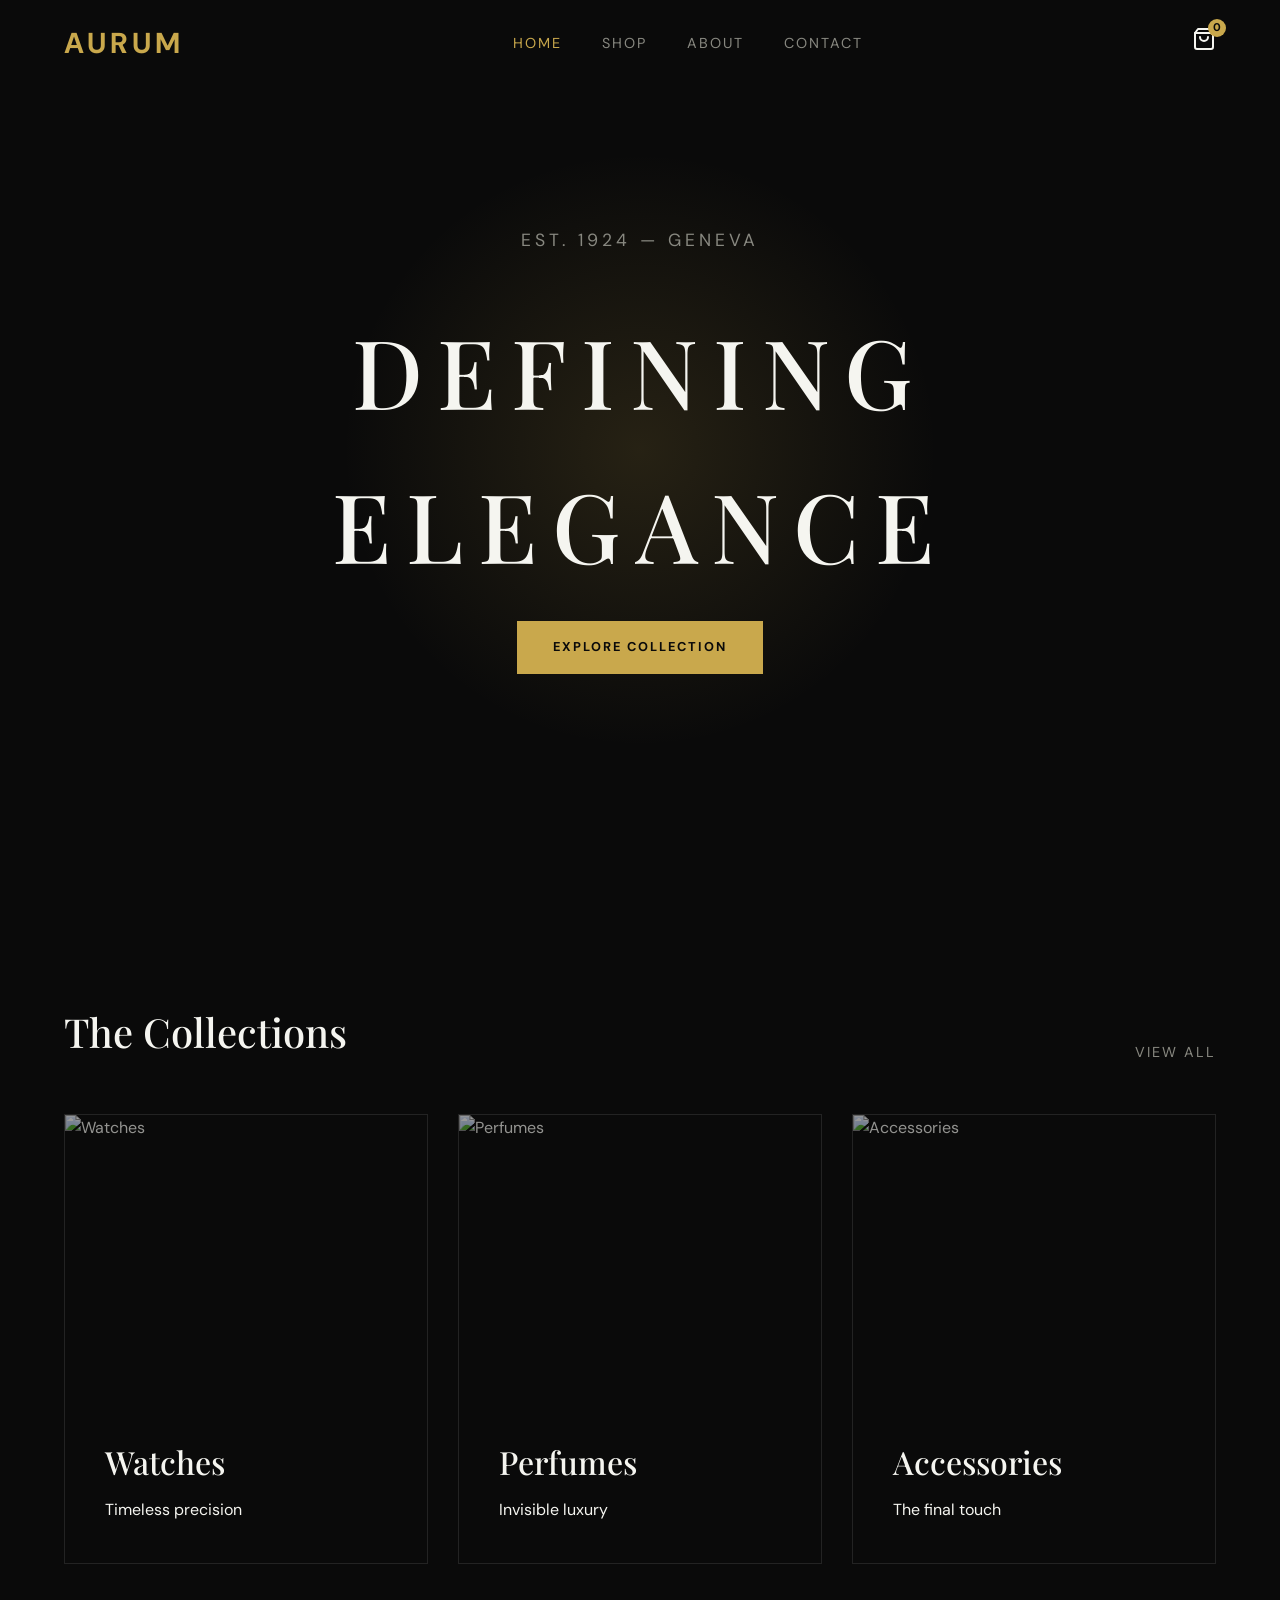
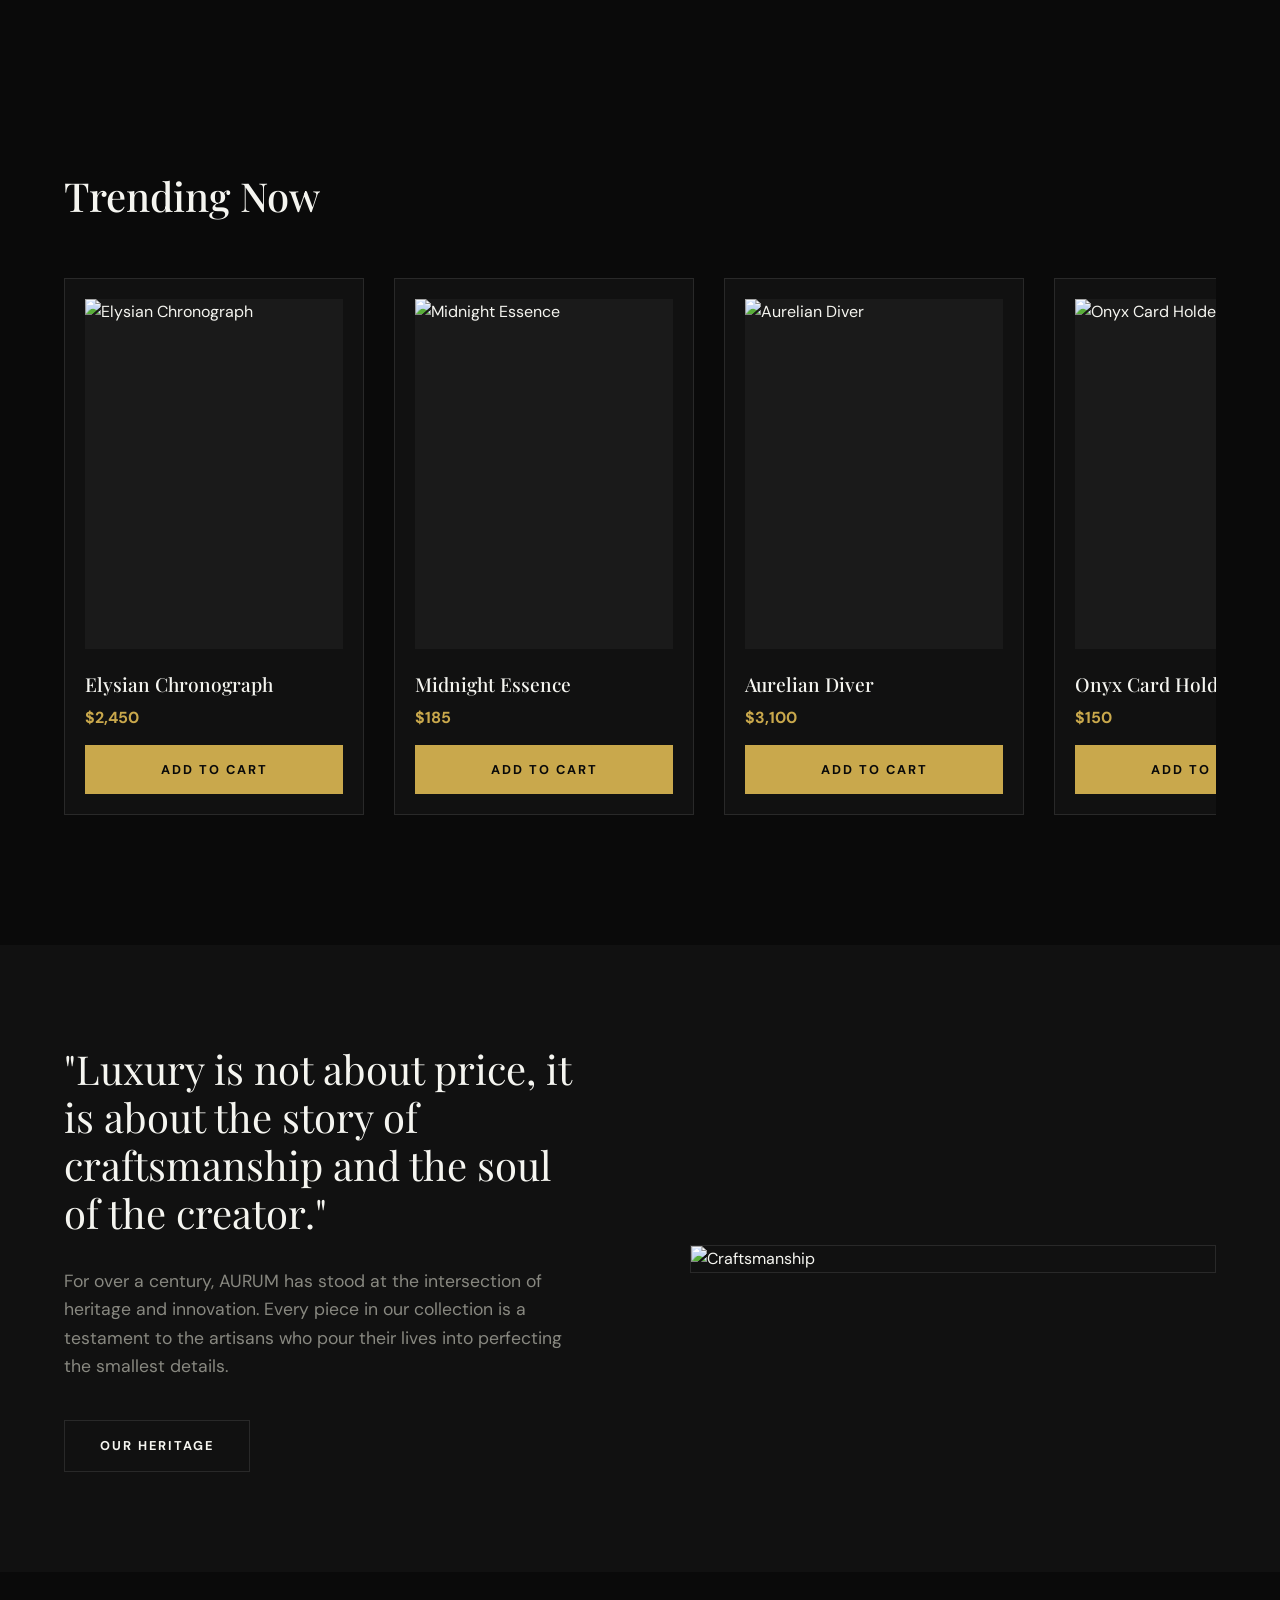
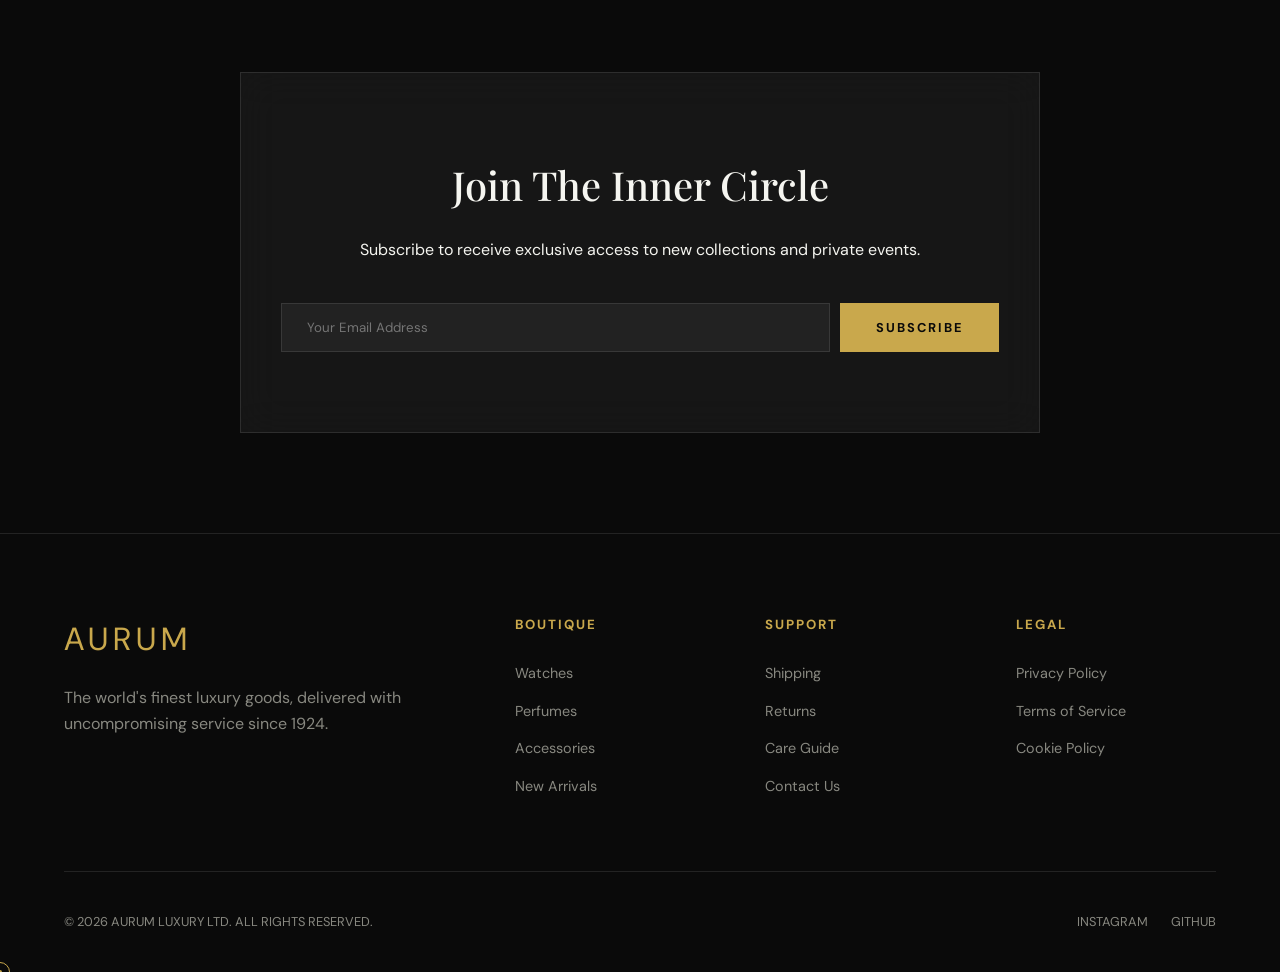
==== commit f16b0a6c: "Add files via upload" ====
--- a/index.html
+++ b/index.html
@@ -3,2637 +3,454 @@
 <head>
     <meta charset="UTF-8">
     <meta name="viewport" content="width=device-width, initial-scale=1.0">
-    <title>Luxe - Premium E-Commerce Platform</title>
-    
-    <!-- Google Fonts -->
-    <link href="https://fonts.googleapis.com/css2?family=Playfair+Display:wght@700&family=Lato:wght@400;700&display=swap" rel="stylesheet">
-    
+    <title>AURUM | Premium Luxury Lifestyle</title>
+    <link rel="stylesheet" href="./css/style.css">
     <style>
-        /* ===== CSS Custom Properties (Color System) ===== */
-        :root {
-            --primary-color: #333333;
-            --secondary-color: #666666;
-            --accent-color: #A87C5C;
-            --background-color: #F8F8F8;
-            --surface-color: #FFFFFF;
-            --border-color: #E0E0E0;
-            --success-color: #4CAF50;
-            --error-color: #F44336;
-            --warning-color: #FF9800;
-            --info-color: #2196F3;
-        }
-
-        /* ===== Global Styles ===== */
-        * {
-            margin: 0;
-            padding: 0;
-            box-sizing: border-box;
-        }
-
-        body {
-            font-family: 'Lato', sans-serif;
-            color: var(--primary-color);
-            background-color: var(--background-color);
-            line-height: 1.6;
-        }
-
-        h1, h2, h3, h4, h5, h6 {
+        /* Homepage Specific Styles */
+        .hero {
+            height: 100vh;
+            display: flex;
+            flex-direction: column;
+            justify-content: center;
+            align-items: center;
+            text-align: center;
+            position: relative;
+            overflow: hidden;
+        }
+
+        .hero-bg-anim {
+            position: absolute;
+            top: 50%;
+            left: 50%;
+            width: 600px;
+            height: 600px;
+            background: radial-gradient(circle, rgba(201, 168, 76, 0.15) 0%, rgba(10, 10, 10, 0) 70%);
+            border-radius: 50%;
+            transform: translate(-50%, -50%);
+            z-index: -1;
+            animation: orbFloat 10s infinite alternate ease-in-out;
+        }
+
+        @keyframes orbFloat {
+            0% { transform: translate(-60%, -40%) scale(1); }
+            100% { transform: translate(-40%, -60%) scale(1.2); }
+        }
+
+        .hero h1 {
+            font-size: clamp(3rem, 10vw, 6rem);
+            letter-spacing: 15px;
+            text-transform: uppercase;
+            margin-bottom: 20px;
+            opacity: 0;
+            transform: translateY(30px);
+            animation: fadeUp 1s forwards 1.8s;
+        }
+
+        .hero p {
+            font-size: 1.1rem;
+            color: var(--text-muted);
+            letter-spacing: 4px;
+            text-transform: uppercase;
+            margin-bottom: 40px;
+            opacity: 0;
+            transform: translateY(20px);
+            animation: fadeUp 1s forwards 2.1s;
+        }
+
+        .hero .btn-gold {
+            opacity: 0;
+            animation: fadeUp 1s forwards 2.4s;
+        }
+
+        @keyframes fadeUp {
+            to { opacity: 1; transform: translateY(0); }
+        }
+
+        /* Categories Section */
+        .categories-grid {
+            display: grid;
+            grid-template-columns: repeat(3, 1fr);
+            gap: 30px;
+            margin-top: 50px;
+        }
+
+        .category-card {
+            height: 450px;
+            position: relative;
+            overflow: hidden;
+            display: flex;
+            flex-direction: column;
+            justify-content: flex-end;
+            padding: 40px;
+            border: 1px solid var(--glass-border);
+            transition: var(--transition-smooth);
+        }
+
+        .category-card:hover {
+            border-color: var(--gold);
+            transform: translateY(-10px);
+        }
+
+        .category-card img {
+            position: absolute;
+            top: 0;
+            left: 0;
+            width: 100%;
+            height: 100%;
+            object-fit: cover;
+            z-index: -1;
+            transition: transform 1s ease;
+            filter: brightness(0.6);
+        }
+
+        .category-card:hover img {
+            transform: scale(1.1);
+        }
+
+        .category-card h3 {
+            font-size: 2rem;
+            margin-bottom: 10px;
+        }
+
+        /* Trending Section */
+        .section-header {
+            display: flex;
+            justify-content: space-between;
+            align-items: flex-end;
+            margin-bottom: 50px;
+        }
+
+        .section-header h2 {
+            font-size: 2.5rem;
+        }
+
+        .trending-row {
+            display: flex;
+            gap: 30px;
+            overflow-x: auto;
+            padding-bottom: 30px;
+            scrollbar-width: none; /* Firefox */
+        }
+
+        .trending-row::-webkit-scrollbar {
+            display: none; /* Chrome/Safari */
+        }
+
+        .product-card {
+            min-width: 300px;
+            background: var(--surface);
+            border: 1px solid var(--glass-border);
+            padding: 20px;
+            transition: var(--transition-smooth);
+        }
+
+        .product-card:hover {
+            transform: translateY(-10px);
+            border-color: var(--gold);
+            box-shadow: 0 10px 30px rgba(201, 168, 76, 0.1);
+        }
+
+        .product-image {
+            height: 350px;
+            overflow: hidden;
+            margin-bottom: 20px;
+            background: #1a1a1a;
+        }
+
+        .product-image img {
+            width: 100%;
+            height: 100%;
+            object-fit: cover;
+            transition: transform 0.6s ease;
+        }
+
+        .product-card:hover .product-image img {
+            transform: scale(1.05);
+        }
+
+        .product-info h4 {
+            font-size: 1.2rem;
+            margin-bottom: 5px;
+        }
+
+        .product-info .price {
+            color: var(--gold);
+            font-weight: bold;
+            margin-bottom: 15px;
+        }
+
+        /* Brand Story */
+        .brand-story {
+            display: grid;
+            grid-template-columns: 1fr 1fr;
+            align-items: center;
+            gap: 100px;
+            background-color: var(--surface);
+        }
+
+        .story-content blockquote {
             font-family: 'Playfair Display', serif;
-            font-weight: 700;
-        }
-
-        a {
-            color: var(--primary-color);
-            text-decoration: none;
-            transition: color 0.3s ease;
-        }
-
-        a:hover {
-            color: var(--accent-color);
-        }
-
-        /* ===== Navbar ===== */
-        .navbar {
-            position: sticky;
-            top: 0;
-            z-index: 1000;
-            background-color: var(--surface-color);
-            border-bottom: 1px solid var(--border-color);
-            padding: 1rem 2rem;
+            font-size: 2.5rem;
+            line-height: 1.2;
+            margin-bottom: 30px;
+        }
+
+        .story-content p {
+            color: var(--text-muted);
+            font-size: 1.1rem;
+        }
+
+        /* Newsletter */
+        .newsletter {
+            text-align: center;
+            max-width: 800px;
+            margin: 0 auto;
+            padding: 80px 40px;
+        }
+
+        .newsletter h2 {
+            font-size: 2.5rem;
+            margin-bottom: 20px;
+        }
+
+        .newsletter-form {
+            display: flex;
+            gap: 10px;
+            margin-top: 40px;
+        }
+
+        .newsletter-form input {
+            flex: 1;
+            background: var(--glass);
+            border: 1px solid var(--glass-border);
+            padding: 15px 25px;
+            color: white;
+            font-family: inherit;
+        }
+
+        .newsletter-form input:focus {
+            outline: none;
+            border-color: var(--gold);
+        }
+
+        /* Footer */
+        footer {
+            padding: 80px 5% 40px;
+            border-top: 1px solid var(--glass-border);
+        }
+
+        .footer-grid {
+            display: grid;
+            grid-template-columns: 2fr 1fr 1fr 1fr;
+            gap: 50px;
+            margin-bottom: 60px;
+        }
+
+        .footer-logo {
+            font-size: 2rem;
+            color: var(--gold);
+            letter-spacing: 5px;
+            margin-bottom: 20px;
+            display: block;
+        }
+
+        .footer-col h5 {
+            text-transform: uppercase;
+            letter-spacing: 2px;
+            margin-bottom: 25px;
+            color: var(--gold);
+        }
+
+        .footer-col ul li {
+            margin-bottom: 12px;
+        }
+
+        .footer-col ul li a {
+            color: var(--text-muted);
+            font-size: 0.9rem;
+        }
+
+        .footer-col ul li a:hover {
+            color: var(--gold);
+        }
+
+        .footer-bottom {
             display: flex;
             justify-content: space-between;
             align-items: center;
-            box-shadow: 0 2px 4px rgba(0, 0, 0, 0.05);
-        }
-
-        .navbar-logo {
-            font-size: 1.8rem;
-            font-weight: 700;
-            color: var(--primary-color);
-            cursor: pointer;
-            font-family: 'Playfair Display', serif;
-        }
-
-        .navbar-menu {
-            display: flex;
-            gap: 2rem;
-            align-items: center;
-        }
-
-        .navbar-menu a {
-            font-size: 0.95rem;
-            font-weight: 500;
-            transition: color 0.3s ease;
-        }
-
-        .navbar-menu a:hover {
-            color: var(--accent-color);
-        }
-
-        .navbar-icons {
-            display: flex;
-            gap: 1.5rem;
-            align-items: center;
-        }
-
-        .icon-button {
-            background: none;
-            border: none;
-            font-size: 1.3rem;
-            cursor: pointer;
-            color: var(--primary-color);
-            transition: color 0.3s ease;
-            position: relative;
-        }
-
-        .icon-button:hover {
-            color: var(--accent-color);
-        }
-
-        .cart-badge {
-            position: absolute;
-            top: -8px;
-            right: -8px;
-            background-color: var(--accent-color);
-            color: var(--surface-color);
-            border-radius: 50%;
-            width: 20px;
-            height: 20px;
-            display: flex;
-            align-items: center;
-            justify-content: center;
-            font-size: 0.75rem;
-            font-weight: 700;
-        }
-
-        .hamburger {
-            display: none;
-            flex-direction: column;
-            cursor: pointer;
-        }
-
-        .hamburger span {
-            width: 25px;
-            height: 3px;
-            background-color: var(--primary-color);
-            margin: 5px 0;
-            transition: 0.3s;
-        }
-
-        /* ===== Main Container ===== */
-        #app {
-            min-height: calc(100vh - 200px);
-        }
-
-        /* ===== Hero Section ===== */
-        .hero {
-            background: linear-gradient(135deg, var(--primary-color) 0%, var(--secondary-color) 100%);
-            color: var(--surface-color);
-            padding: 6rem 2rem;
-            text-align: center;
-        }
-
-        .hero h1 {
-            font-size: 3rem;
-            margin-bottom: 1rem;
-            color: var(--surface-color);
-        }
-
-        .hero p {
-            font-size: 1.2rem;
-            margin-bottom: 2rem;
-            opacity: 0.9;
-        }
-
-        .hero-button {
-            background-color: var(--accent-color);
-            color: var(--surface-color);
-            padding: 0.8rem 2rem;
-            border: none;
-            border-radius: 4px;
-            font-size: 1rem;
-            cursor: pointer;
-            transition: all 0.3s ease;
-        }
-
-        .hero-button:hover {
-            background-color: #956d4f;
-            transform: translateY(-2px);
-            box-shadow: 0 4px 12px rgba(0, 0, 0, 0.2);
-        }
-
-        /* ===== Featured Categories ===== */
-        .featured-categories {
-            padding: 4rem 2rem;
-            background-color: var(--surface-color);
-        }
-
-        .featured-categories h2 {
-            text-align: center;
-            font-size: 2rem;
-            margin-bottom: 3rem;
-        }
-
-        .categories-grid {
-            display: grid;
-            grid-template-columns: repeat(auto-fit, minmax(200px, 1fr));
-            gap: 2rem;
-            max-width: 1200px;
-            margin: 0 auto;
-        }
-
-        .category-card {
-            background-color: var(--background-color);
-            padding: 2rem;
-            text-align: center;
-            border-radius: 8px;
-            cursor: pointer;
-            transition: all 0.3s ease;
-            border: 1px solid var(--border-color);
-        }
-
-        .category-card:hover {
-            transform: translateY(-4px);
-            box-shadow: 0 8px 16px rgba(0, 0, 0, 0.1);
-            border-color: var(--accent-color);
-        }
-
-        .category-card h3 {
-            font-size: 1.3rem;
-            margin-bottom: 0.5rem;
-        }
-
-        /* ===== Product Grid ===== */
-        .products-section {
-            padding: 4rem 2rem;
-            background-color: var(--background-color);
-        }
-
-        .products-header {
-            display: flex;
-            justify-content: space-between;
-            align-items: center;
-            margin-bottom: 2rem;
-            flex-wrap: wrap;
-            gap: 1rem;
-        }
-
-        .products-header h2 {
-            font-size: 2rem;
-        }
-
-        .search-bar {
-            flex: 1;
-            min-width: 250px;
-            padding: 0.8rem;
-            border: 1px solid var(--border-color);
-            border-radius: 4px;
-            font-family: 'Lato', sans-serif;
-            font-size: 0.95rem;
-            transition: border-color 0.3s ease;
-        }
-
-        .search-bar:focus {
-            outline: none;
-            border-color: var(--accent-color);
-        }
-
-        .sort-dropdown {
-            padding: 0.8rem;
-            border: 1px solid var(--border-color);
-            border-radius: 4px;
-            font-family: 'Lato', sans-serif;
-            font-size: 0.95rem;
-            cursor: pointer;
-            background-color: var(--surface-color);
-            transition: border-color 0.3s ease;
-        }
-
-        .sort-dropdown:focus {
-            outline: none;
-            border-color: var(--accent-color);
-        }
-
-        .products-container {
-            display: grid;
-            grid-template-columns: repeat(auto-fill, minmax(250px, 1fr));
-            gap: 2rem;
-            max-width: 1400px;
-            margin: 0 auto;
-        }
-
-        /* ===== Product Card ===== */
-        .product-card {
-            background-color: var(--surface-color);
-            border-radius: 8px;
-            overflow: hidden;
-            border: 1px solid var(--border-color);
-            transition: all 0.3s ease;
-            cursor: pointer;
-            display: flex;
-            flex-direction: column;
-        }
-
-        .product-card:hover {
-            transform: translateY(-8px);
-            box-shadow: 0 12px 24px rgba(0, 0, 0, 0.15);
-            border-color: var(--accent-color);
-        }
-
-        .product-image {
-            width: 100%;
-            height: 250px;
-            object-fit: cover;
-            overflow: hidden;
-            position: relative;
-        }
-
-        .product-card:hover .product-image {
-            transform: scale(1.05);
-        }
-
-        .product-info {
-            padding: 1.5rem;
-            flex-grow: 1;
-            display: flex;
-            flex-direction: column;
-        }
-
-        .product-name {
-            font-size: 1.1rem;
-            font-weight: 600;
-            margin-bottom: 0.5rem;
-            color: var(--primary-color);
-        }
-
-        .product-price {
-            font-size: 1.3rem;
-            font-weight: 700;
-            color: var(--accent-color);
-            margin-bottom: 0.5rem;
-        }
-
-        .product-rating {
-            font-size: 0.9rem;
-            color: var(--secondary-color);
-            margin-bottom: 1rem;
-        }
-
-        .product-actions {
-            display: flex;
-            gap: 0.5rem;
-            margin-top: auto;
-        }
-
-        .add-to-cart-btn {
-            flex: 1;
-            padding: 0.7rem;
-            background-color: var(--accent-color);
-            color: var(--surface-color);
-            border: none;
-            border-radius: 4px;
-            cursor: pointer;
-            font-weight: 600;
-            transition: all 0.3s ease;
-            font-family: 'Lato', sans-serif;
-        }
-
-        .add-to-cart-btn:hover {
-            background-color: #956d4f;
-            transform: translateY(-2px);
-        }
-
-        .wishlist-btn {
-            padding: 0.7rem 1rem;
-            background-color: var(--background-color);
-            border: 1px solid var(--border-color);
-            border-radius: 4px;
-            cursor: pointer;
-            font-size: 1.1rem;
-            transition: all 0.3s ease;
-        }
-
-        .wishlist-btn.active {
-            background-color: var(--accent-color);
-            color: var(--surface-color);
-            border-color: var(--accent-color);
-        }
-
-        /* ===== Sidebar Filters ===== */
-        .products-wrapper {
-            display: flex;
-            gap: 2rem;
-            max-width: 1400px;
-            margin: 0 auto;
-        }
-
-        .sidebar {
-            width: 250px;
-            background-color: var(--surface-color);
-            padding: 1.5rem;
-            border-radius: 8px;
-            border: 1px solid var(--border-color);
-            height: fit-content;
-            position: sticky;
-            top: 100px;
-        }
-
-        .filter-group {
-            margin-bottom: 2rem;
-        }
-
-        .filter-group h3 {
-            font-size: 1rem;
-            margin-bottom: 1rem;
-            color: var(--primary-color);
-        }
-
-        .filter-option {
-            display: flex;
-            align-items: center;
-            margin-bottom: 0.8rem;
-            cursor: pointer;
-        }
-
-        .filter-option input {
-            margin-right: 0.5rem;
-            cursor: pointer;
-            width: 18px;
-            height: 18px;
-            accent-color: var(--accent-color);
-        }
-
-        .filter-option label {
-            cursor: pointer;
-            flex: 1;
-        }
-
-        .price-slider {
-            width: 100%;
-            cursor: pointer;
-            accent-color: var(--accent-color);
-        }
-
-        .price-range-display {
-            font-size: 0.9rem;
-            color: var(--secondary-color);
-            margin-top: 0.5rem;
-        }
-
-        /* ===== Product Detail Page ===== */
-        .product-detail {
-            background-color: var(--surface-color);
-            padding: 3rem 2rem;
-            max-width: 1200px;
-            margin: 0 auto;
-        }
-
-        .product-detail-container {
-            display: grid;
-            grid-template-columns: 1fr 1fr;
-            gap: 3rem;
-        }
-
-        .product-detail-image {
-            width: 100%;
-            height: 500px;
-            object-fit: cover;
-            border-radius: 8px;
-            border: 1px solid var(--border-color);
-        }
-
-        .product-detail-info h1 {
-            font-size: 2rem;
-            margin-bottom: 1rem;
-        }
-
-        .product-detail-price {
-            font-size: 1.8rem;
-            color: var(--accent-color);
-            font-weight: 700;
-            margin-bottom: 1rem;
-        }
-
-        .product-detail-description {
-            color: var(--secondary-color);
-            margin-bottom: 2rem;
-            line-height: 1.8;
-        }
-
-        .variant-selector {
-            margin-bottom: 2rem;
-        }
-
-        .variant-selector label {
-            display: block;
-            font-weight: 600;
-            margin-bottom: 0.5rem;
-        }
-
-        .variant-options {
-            display: flex;
-            gap: 0.5rem;
-            flex-wrap: wrap;
-            margin-bottom: 1rem;
-        }
-
-        .variant-option {
-            padding: 0.7rem 1rem;
-            border: 2px solid var(--border-color);
-            border-radius: 4px;
-            cursor: pointer;
-            transition: all 0.3s ease;
-            background-color: var(--background-color);
-        }
-
-        .variant-option:hover {
-            border-color: var(--accent-color);
-        }
-
-        .variant-option.selected {
-            background-color: var(--accent-color);
-            color: var(--surface-color);
-            border-color: var(--accent-color);
-        }
-
-        .quantity-selector {
-            display: flex;
-            align-items: center;
-            gap: 1rem;
-            margin-bottom: 2rem;
-        }
-
-        .quantity-selector label {
-            font-weight: 600;
-        }
-
-        .quantity-controls {
-            display: flex;
-            align-items: center;
-            border: 1px solid var(--border-color);
-            border-radius: 4px;
-            overflow: hidden;
-        }
-
-        .quantity-btn {
-            padding: 0.5rem 1rem;
-            background-color: var(--background-color);
-            border: none;
-            cursor: pointer;
-            font-weight: 600;
-            transition: background-color 0.3s ease;
-        }
-
-        .quantity-btn:hover {
-            background-color: var(--border-color);
-        }
-
-        .quantity-input {
-            width: 60px;
-            text-align: center;
-            border: none;
-            padding: 0.5rem;
-            font-size: 1rem;
-        }
-
-        .product-detail-actions {
-            display: flex;
-            gap: 1rem;
-            margin-bottom: 2rem;
-        }
-
-        .add-to-cart-btn-large {
-            flex: 1;
-            padding: 1rem;
-            background-color: var(--accent-color);
-            color: var(--surface-color);
-            border: none;
-            border-radius: 4px;
-            font-size: 1rem;
-            font-weight: 600;
-            cursor: pointer;
-            transition: all 0.3s ease;
-            font-family: 'Lato', sans-serif;
-        }
-
-        .add-to-cart-btn-large:hover {
-            background-color: #956d4f;
-            transform: translateY(-2px);
-        }
-
-        .buy-now-btn {
-            flex: 1;
-            padding: 1rem;
-            background-color: var(--primary-color);
-            color: var(--surface-color);
-            border: none;
-            border-radius: 4px;
-            font-size: 1rem;
-            font-weight: 600;
-            cursor: pointer;
-            transition: all 0.3s ease;
-            font-family: 'Lato', sans-serif;
-        }
-
-        .buy-now-btn:hover {
-            background-color: var(--secondary-color);
-            transform: translateY(-2px);
-        }
-
-        .reviews-section {
-            margin-top: 3rem;
-            border-top: 1px solid var(--border-color);
-            padding-top: 2rem;
-        }
-
-        .reviews-section h3 {
-            font-size: 1.3rem;
-            margin-bottom: 1.5rem;
-        }
-
-        .review {
-            margin-bottom: 1.5rem;
-            padding-bottom: 1.5rem;
-            border-bottom: 1px solid var(--border-color);
-        }
-
-        .review-author {
-            font-weight: 600;
-            margin-bottom: 0.3rem;
-        }
-
-        .review-rating {
-            color: var(--accent-color);
-            font-size: 0.9rem;
-            margin-bottom: 0.5rem;
-        }
-
-        .review-text {
-            color: var(--secondary-color);
-            line-height: 1.6;
-        }
-
-        /* ===== Shopping Cart ===== */
-        .cart-drawer {
-            position: fixed;
-            right: -400px;
-            top: 0;
-            width: 400px;
-            height: 100vh;
-            background-color: var(--surface-color);
-            box-shadow: -2px 0 10px rgba(0, 0, 0, 0.1);
-            z-index: 999;
-            transition: right 0.3s ease;
-            overflow-y: auto;
-            display: flex;
-            flex-direction: column;
-        }
-
-        .cart-drawer.open {
-            right: 0;
-        }
-
-        .cart-header {
-            padding: 1.5rem;
-            border-bottom: 1px solid var(--border-color);
-            display: flex;
-            justify-content: space-between;
-            align-items: center;
-        }
-
-        .cart-header h2 {
-            font-size: 1.5rem;
-        }
-
-        .cart-close {
-            background: none;
-            border: none;
-            font-size: 1.5rem;
-            cursor: pointer;
-            color: var(--primary-color);
-        }
-
-        .cart-items {
-            flex: 1;
-            overflow-y: auto;
-            padding: 1.5rem;
-        }
-
-        .cart-item {
-            display: flex;
-            gap: 1rem;
-            margin-bottom: 1.5rem;
-            padding-bottom: 1.5rem;
-            border-bottom: 1px solid var(--border-color);
-        }
-
-        .cart-item-image {
-            width: 80px;
-            height: 80px;
-            object-fit: cover;
-            border-radius: 4px;
-        }
-
-        .cart-item-info {
-            flex: 1;
-        }
-
-        .cart-item-name {
-            font-weight: 600;
-            margin-bottom: 0.3rem;
-        }
-
-        .cart-item-price {
-            color: var(--accent-color);
-            font-weight: 600;
-            margin-bottom: 0.5rem;
-        }
-
-        .cart-item-quantity {
-            display: flex;
-            align-items: center;
-            gap: 0.5rem;
-            margin-bottom: 0.5rem;
-        }
-
-        .cart-item-remove {
-            background: none;
-            border: none;
-            color: var(--error-color);
-            cursor: pointer;
-            font-size: 0.9rem;
-            text-decoration: underline;
-        }
-
-        .cart-footer {
-            padding: 1.5rem;
-            border-top: 1px solid var(--border-color);
-        }
-
-        .cart-total {
-            display: flex;
-            justify-content: space-between;
-            font-size: 1.2rem;
-            font-weight: 700;
-            margin-bottom: 1rem;
-        }
-
-        .checkout-btn {
-            width: 100%;
-            padding: 1rem;
-            background-color: var(--accent-color);
-            color: var(--surface-color);
-            border: none;
-            border-radius: 4px;
-            font-size: 1rem;
-            font-weight: 600;
-            cursor: pointer;
-            transition: all 0.3s ease;
-            font-family: 'Lato', sans-serif;
-        }
-
-        .checkout-btn:hover {
-            background-color: #956d4f;
-        }
-
-        .checkout-btn:disabled {
-            background-color: var(--border-color);
-            cursor: not-allowed;
-        }
-
-        /* ===== Checkout Page ===== */
-        .checkout-container {
-            max-width: 800px;
-            margin: 0 auto;
-            padding: 3rem 2rem;
-            background-color: var(--surface-color);
-        }
-
-        .checkout-title {
-            font-size: 2rem;
-            margin-bottom: 2rem;
-            text-align: center;
-        }
-
-        .checkout-steps {
-            display: flex;
-            justify-content: space-between;
-            margin-bottom: 3rem;
-            position: relative;
-        }
-
-        .checkout-step {
-            flex: 1;
-            text-align: center;
-            position: relative;
-        }
-
-        .step-number {
-            width: 40px;
-            height: 40px;
-            background-color: var(--border-color);
-            color: var(--primary-color);
-            border-radius: 50%;
-            display: flex;
-            align-items: center;
-            justify-content: center;
-            font-weight: 700;
-            margin: 0 auto 0.5rem;
-            transition: all 0.3s ease;
-        }
-
-        .checkout-step.active .step-number {
-            background-color: var(--accent-color);
-            color: var(--surface-color);
-        }
-
-        .checkout-step.completed .step-number {
-            background-color: var(--success-color);
-            color: var(--surface-color);
-        }
-
-        .step-label {
-            font-size: 0.9rem;
-            color: var(--secondary-color);
-        }
-
-        .checkout-step-line {
-            position: absolute;
-            top: 20px;
-            left: 50%;
-            width: 100%;
-            height: 2px;
-            background-color: var(--border-color);
-            z-index: -1;
-        }
-
-        .checkout-form {
-            background-color: var(--background-color);
-            padding: 2rem;
-            border-radius: 8px;
-            border: 1px solid var(--border-color);
-        }
-
-        .form-group {
-            margin-bottom: 1.5rem;
-        }
-
-        .form-group label {
-            display: block;
-            font-weight: 600;
-            margin-bottom: 0.5rem;
-        }
-
-        .form-group input,
-        .form-group select {
-            width: 100%;
-            padding: 0.8rem;
-            border: 1px solid var(--border-color);
-            border-radius: 4px;
-            font-family: 'Lato', sans-serif;
-            font-size: 0.95rem;
-            transition: border-color 0.3s ease;
-        }
-
-        .form-group input:focus,
-        .form-group select:focus {
-            outline: none;
-            border-color: var(--accent-color);
-        }
-
-        .form-row {
-            display: grid;
-            grid-template-columns: 1fr 1fr;
-            gap: 1rem;
-        }
-
-        .form-row.full {
-            grid-template-columns: 1fr;
-        }
-
-        .order-summary {
-            background-color: var(--surface-color);
-            padding: 1.5rem;
-            border-radius: 8px;
-            border: 1px solid var(--border-color);
-            margin-bottom: 2rem;
-        }
-
-        .order-summary h3 {
-            font-size: 1.2rem;
-            margin-bottom: 1rem;
-        }
-
-        .summary-item {
-            display: flex;
-            justify-content: space-between;
-            margin-bottom: 0.8rem;
-            padding-bottom: 0.8rem;
-            border-bottom: 1px solid var(--border-color);
-        }
-
-        .summary-item.total {
-            font-weight: 700;
-            font-size: 1.1rem;
-            border-bottom: none;
-            padding-bottom: 0;
-        }
-
-        .checkout-button {
-            width: 100%;
-            padding: 1rem;
-            background-color: var(--accent-color);
-            color: var(--surface-color);
-            border: none;
-            border-radius: 4px;
-            font-size: 1rem;
-            font-weight: 600;
-            cursor: pointer;
-            transition: all 0.3s ease;
-            font-family: 'Lato', sans-serif;
-        }
-
-        .checkout-button:hover {
-            background-color: #956d4f;
-            transform: translateY(-2px);
-        }
-
-        /* ===== Success Page ===== */
-        .success-container {
-            max-width: 600px;
-            margin: 4rem auto;
-            padding: 3rem 2rem;
-            text-align: center;
-            background-color: var(--surface-color);
-            border-radius: 8px;
-            border: 1px solid var(--border-color);
-        }
-
-        .success-icon {
-            font-size: 4rem;
-            margin-bottom: 1rem;
-            color: var(--success-color);
-        }
-
-        .success-title {
-            font-size: 2rem;
-            margin-bottom: 1rem;
-        }
-
-        .success-message {
-            color: var(--secondary-color);
-            margin-bottom: 1.5rem;
-            line-height: 1.8;
-        }
-
-        .order-number {
-            background-color: var(--background-color);
-            padding: 1rem;
-            border-radius: 4px;
-            margin-bottom: 2rem;
-            font-family: monospace;
-            font-weight: 600;
-        }
-
-        .continue-shopping-btn {
-            padding: 0.8rem 2rem;
-            background-color: var(--accent-color);
-            color: var(--surface-color);
-            border: none;
-            border-radius: 4px;
-            font-size: 1rem;
-            font-weight: 600;
-            cursor: pointer;
-            transition: all 0.3s ease;
-            font-family: 'Lato', sans-serif;
-        }
-
-        .continue-shopping-btn:hover {
-            background-color: #956d4f;
-            transform: translateY(-2px);
-        }
-
-        /* ===== Toast Notifications ===== */
-        .toast {
-            position: fixed;
-            bottom: 2rem;
-            right: 2rem;
-            background-color: var(--primary-color);
-            color: var(--surface-color);
-            padding: 1rem 1.5rem;
-            border-radius: 4px;
-            box-shadow: 0 4px 12px rgba(0, 0, 0, 0.15);
-            z-index: 2000;
-            animation: slideIn 0.3s ease, slideOut 0.3s ease 2.7s;
-        }
-
-        .toast.success {
-            background-color: var(--success-color);
-        }
-
-        .toast.error {
-            background-color: var(--error-color);
-        }
-
-        .toast.info {
-            background-color: var(--info-color);
-        }
-
-        @keyframes slideIn {
-            from {
-                transform: translateX(400px);
-                opacity: 0;
-            }
-            to {
-                transform: translateX(0);
-                opacity: 1;
-            }
-        }
-
-        @keyframes slideOut {
-            from {
-                transform: translateX(0);
-                opacity: 1;
-            }
-            to {
-                transform: translateX(400px);
-                opacity: 0;
-            }
-        }
-
-        /* ===== Footer ===== */
-        footer {
-            background-color: var(--primary-color);
-            color: var(--surface-color);
-            padding: 3rem 2rem;
-            margin-top: 4rem;
-        }
-
-        .footer-content {
-            max-width: 1200px;
-            margin: 0 auto;
-            display: grid;
-            grid-template-columns: repeat(auto-fit, minmax(250px, 1fr));
-            gap: 2rem;
-            margin-bottom: 2rem;
-        }
-
-        .footer-section h4 {
-            font-size: 1.1rem;
-            margin-bottom: 1rem;
-            color: var(--surface-color);
-        }
-
-        .footer-section a {
-            display: block;
-            margin-bottom: 0.5rem;
-            color: rgba(255, 255, 255, 0.8);
-            transition: color 0.3s ease;
-        }
-
-        .footer-section a:hover {
-            color: var(--accent-color);
-        }
-
-        .newsletter-form {
-            display: flex;
-            gap: 0.5rem;
-            margin-top: 1rem;
-        }
-
-        .newsletter-form input {
-            flex: 1;
-            padding: 0.7rem;
-            border: none;
-            border-radius: 4px;
-            font-family: 'Lato', sans-serif;
-        }
-
-        .newsletter-form button {
-            padding: 0.7rem 1.5rem;
-            background-color: var(--accent-color);
-            color: var(--surface-color);
-            border: none;
-            border-radius: 4px;
-            cursor: pointer;
-            font-weight: 600;
-            transition: all 0.3s ease;
-        }
-
-        .newsletter-form button:hover {
-            background-color: #956d4f;
-        }
-
-        .social-icons {
-            display: flex;
-            gap: 1rem;
-            margin-top: 1rem;
-        }
-
-        .social-icons a {
-            display: inline-flex;
-            align-items: center;
-            justify-content: center;
-            width: 40px;
-            height: 40px;
-            background-color: rgba(255, 255, 255, 0.1);
-            border-radius: 50%;
-            transition: all 0.3s ease;
-            font-size: 1.2rem;
-        }
-
-        .social-icons a:hover {
-            background-color: var(--accent-color);
-        }
-
-        .footer-bottom {
-            border-top: 1px solid rgba(255, 255, 255, 0.1);
-            padding-top: 2rem;
-            text-align: center;
-            color: rgba(255, 255, 255, 0.7);
-        }
-
-        /* ===== About & Contact Pages ===== */
-        .page-content {
-            max-width: 1000px;
-            margin: 0 auto;
-            padding: 3rem 2rem;
-        }
-
-        .page-content h1 {
-            font-size: 2.5rem;
-            margin-bottom: 2rem;
-        }
-
-        .page-content p {
-            line-height: 1.8;
-            margin-bottom: 1.5rem;
-            color: var(--secondary-color);
-        }
-
-        .contact-form {
-            background-color: var(--surface-color);
-            padding: 2rem;
-            border-radius: 8px;
-            border: 1px solid var(--border-color);
-            max-width: 600px;
-        }
-
-        .contact-form .form-group {
-            margin-bottom: 1.5rem;
-        }
-
-        .contact-form textarea {
-            width: 100%;
-            padding: 0.8rem;
-            border: 1px solid var(--border-color);
-            border-radius: 4px;
-            font-family: 'Lato', sans-serif;
-            font-size: 0.95rem;
-            min-height: 150px;
-            resize: vertical;
-            transition: border-color 0.3s ease;
-        }
-
-        .contact-form textarea:focus {
-            outline: none;
-            border-color: var(--accent-color);
-        }
-
-        .submit-btn {
-            width: 100%;
-            padding: 1rem;
-            background-color: var(--accent-color);
-            color: var(--surface-color);
-            border: none;
-            border-radius: 4px;
-            font-size: 1rem;
-            font-weight: 600;
-            cursor: pointer;
-            transition: all 0.3s ease;
-            font-family: 'Lato', sans-serif;
-        }
-
-        .submit-btn:hover {
-            background-color: #956d4f;
-            transform: translateY(-2px);
-        }
-
-        /* ===== Responsive Design ===== */
-        @media (max-width: 768px) {
-            .navbar {
-                padding: 1rem;
-            }
-
-            .navbar-menu {
-                display: none;
-            }
-
-            .hamburger {
-                display: flex;
-            }
-
-            .navbar-menu.active {
-                display: flex;
-                flex-direction: column;
-                position: absolute;
-                top: 60px;
-                left: 0;
-                right: 0;
-                background-color: var(--surface-color);
-                padding: 1rem;
-                gap: 1rem;
-                border-bottom: 1px solid var(--border-color);
-            }
-
-            .hero h1 {
-                font-size: 2rem;
-            }
-
-            .hero p {
-                font-size: 1rem;
-            }
-
-            .product-detail-container {
-                grid-template-columns: 1fr;
-            }
-
-            .products-wrapper {
-                flex-direction: column;
-            }
-
-            .sidebar {
-                width: 100%;
-                position: static;
-            }
-
-            .cart-drawer {
-                width: 100%;
-                right: -100%;
-            }
-
-            .checkout-form {
-                padding: 1rem;
-            }
-
-            .form-row {
-                grid-template-columns: 1fr;
-            }
-
-            .products-header {
-                flex-direction: column;
-            }
-
-            .search-bar {
-                min-width: 100%;
-            }
-
-            .products-container {
-                grid-template-columns: repeat(auto-fill, minmax(150px, 1fr));
-                gap: 1rem;
-            }
-        }
-
-        @media (max-width: 480px) {
-            .hero h1 {
-                font-size: 1.5rem;
-            }
-
-            .products-container {
-                grid-template-columns: repeat(2, 1fr);
-            }
-
-            .product-card {
-                border-radius: 4px;
-            }
-
-            .cart-drawer {
-                width: 100%;
-            }
-
-            .checkout-steps {
-                flex-direction: column;
-            }
-
-            .checkout-step-line {
-                display: none;
-            }
+            padding-top: 40px;
+            border-top: 1px solid var(--glass-border);
+            color: var(--text-muted);
+            font-size: 0.8rem;
+        }
+
+        @media (max-width: 992px) {
+            .categories-grid { grid-template-columns: 1fr; }
+            .brand-story { grid-template-columns: 1fr; gap: 50px; }
+            .footer-grid { grid-template-columns: 1fr 1fr; }
         }
     </style>
 </head>
 <body>
+
+    <!-- Preloader -->
+    <div id="preloader">
+        <div class="preloader-logo">AURUM</div>
+    </div>
+
     <!-- Navbar -->
     <nav class="navbar">
-        <div class="navbar-logo" onclick="app.navigate('home')">LUXE</div>
-        <div class="navbar-menu" id="navbarMenu">
-            <a href="#" onclick="app.navigate('home'); return false;">Home</a>
-            <a href="#" onclick="app.navigate('shop'); return false;">Shop</a>
-            <a href="#" onclick="app.navigate('about'); return false;">About</a>
-            <a href="#" onclick="app.navigate('contact'); return false;">Contact</a>
-        </div>
-        <div class="navbar-icons">
-            <button class="icon-button" onclick="app.toggleSearch()">🔍</button>
-            <button class="icon-button" onclick="app.navigate('wishlist')">❤️</button>
-            <button class="icon-button" onclick="app.toggleCart()">
-                🛒
-                <span class="cart-badge" id="cartBadge">0</span>
-            </button>
-            <button class="icon-button" onclick="app.navigate('account')">👤</button>
-            <button class="hamburger" id="hamburger" onclick="app.toggleMenu()">
-                <span></span>
-                <span></span>
-                <span></span>
-            </button>
+        <a href="index.html" class="nav-logo">AURUM</a>
+        <ul class="nav-links">
+            <li><a href="index.html" class="nav-link active">Home</a></li>
+            <li><a href="shop.html" class="nav-link">Shop</a></li>
+            <li><a href="#" class="nav-link">About</a></li>
+            <li><a href="#" class="nav-link">Contact</a></li>
+        </ul>
+        <div class="nav-actions">
+            <a href="cart.html" class="cart-icon-wrapper">
+                <svg width="24" height="24" viewBox="0 0 24 24" fill="none" stroke="currentColor" stroke-width="2" stroke-linecap="round" stroke-linejoin="round">
+                    <path d="M6 2L3 6v14a2 2 0 0 0 2 2h14a2 2 0 0 0 2-2V6l-3-4Z"></path>
+                    <path d="M3 6h18"></path>
+                    <path d="M16 10a4 4 0 0 1-8 0"></path>
+                </svg>
+                <span class="cart-count">0</span>
+            </a>
         </div>
     </nav>
 
-    <!-- Main App Container -->
-    <div id="app"></div>
-
-    <!-- Cart Drawer -->
-    <div class="cart-drawer" id="cartDrawer">
-        <div class="cart-header">
-            <h2>Shopping Cart</h2>
-            <button class="cart-close" onclick="app.toggleCart()">✕</button>
-        </div>
-        <div class="cart-items" id="cartItems"></div>
-        <div class="cart-footer">
-            <div class="cart-total">
-                <span>Total:</span>
-                <span id="cartTotal">$0.00</span>
+    <!-- Hero Section -->
+    <section class="hero">
+        <div class="hero-bg-anim"></div>
+        <p>Est. 1924 — Geneva</p>
+        <h1>Defining Elegance</h1>
+        <a href="shop.html" class="btn-gold">Explore Collection</a>
+    </section>
+
+    <!-- Categories Section -->
+    <section class="categories reveal">
+        <div class="section-header">
+            <h2>The Collections</h2>
+            <a href="shop.html" class="nav-link">View All</a>
+        </div>
+        <div class="categories-grid">
+            <a href="shop.html?cat=Watches" class="category-card">
+                <img src="https://images.unsplash.com/photo-1522335789203-aabd1fc54bc9?q=80&w=1000&auto=format&fit=crop" alt="Watches">
+                <h3>Watches</h3>
+                <p>Timeless precision</p>
+            </a>
+            <a href="shop.html?cat=Perfumes" class="category-card">
+                <img src="https://images.unsplash.com/photo-1594035910387-fea47794261f?q=80&w=1000&auto=format&fit=crop" alt="Perfumes">
+                <h3>Perfumes</h3>
+                <p>Invisible luxury</p>
+            </a>
+            <a href="shop.html?cat=Accessories" class="category-card">
+                <img src="https://images.unsplash.com/photo-1617114919297-3c8ddb01f599?q=80&w=1000&auto=format&fit=crop" alt="Accessories">
+                <h3>Accessories</h3>
+                <p>The final touch</p>
+            </a>
+        </div>
+    </section>
+
+    <!-- Trending Products -->
+    <section class="trending reveal">
+        <div class="section-header">
+            <h2>Trending Now</h2>
+        </div>
+        <div class="trending-row" id="trending-products">
+            <!-- Products will be injected by JS -->
+        </div>
+    </section>
+
+    <!-- Brand Story -->
+    <section class="brand-story reveal">
+        <div class="story-content">
+            <blockquote>"Luxury is not about price, it is about the story of craftsmanship and the soul of the creator."</blockquote>
+            <p>For over a century, AURUM has stood at the intersection of heritage and innovation. Every piece in our collection is a testament to the artisans who pour their lives into perfecting the smallest details.</p>
+            <a href="#" class="btn-outline" style="margin-top: 40px;">Our Heritage</a>
+        </div>
+        <div class="story-image">
+            <img src="https://images.unsplash.com/photo-1581091226825-a6a2a5aee158?q=80&w=1000&auto=format&fit=crop" alt="Craftsmanship" style="border: 1px solid var(--glass-border);">
+        </div>
+    </section>
+
+    <!-- Newsletter -->
+    <section class="reveal">
+        <div class="newsletter glass-panel">
+            <h2>Join The Inner Circle</h2>
+            <p>Subscribe to receive exclusive access to new collections and private events.</p>
+            <form class="newsletter-form" onsubmit="event.preventDefault(); alert('Thank you for joining our inner circle.');">
+                <input type="email" placeholder="Your Email Address" required>
+                <button type="submit" class="btn-gold">Subscribe</button>
+            </form>
+        </div>
+    </section>
+
+    <!-- Footer -->
+    <footer>
+        <div class="footer-grid">
+            <div class="footer-col">
+                <a href="index.html" class="footer-logo">AURUM</a>
+                <p style="color: var(--text-muted); margin-bottom: 20px;">The world's finest luxury goods, delivered with uncompromising service since 1924.</p>
             </div>
-            <button class="checkout-btn" onclick="app.navigate('checkout')">Proceed to Checkout</button>
-        </div>
-    </div>
-
-    <!-- Toast Container -->
-    <div id="toastContainer"></div>
-
+            <div class="footer-col">
+                <h5>Boutique</h5>
+                <ul>
+                    <li><a href="shop.html?cat=Watches">Watches</a></li>
+                    <li><a href="shop.html?cat=Perfumes">Perfumes</a></li>
+                    <li><a href="shop.html?cat=Accessories">Accessories</a></li>
+                    <li><a href="shop.html">New Arrivals</a></li>
+                </ul>
+            </div>
+            <div class="footer-col">
+                <h5>Support</h5>
+                <ul>
+                    <li><a href="#">Shipping</a></li>
+                    <li><a href="#">Returns</a></li>
+                    <li><a href="#">Care Guide</a></li>
+                    <li><a href="https://www.instagram.com/devraj__xp?igsh=N3diMnVpMDVmemUw" target="_blank">Contact Us</a></li>
+                </ul>
+            </div>
+            <div class="footer-col">
+                <h5>Legal</h5>
+                <ul>
+                    <li><a href="#">Privacy Policy</a></li>
+                    <li><a href="#">Terms of Service</a></li>
+                    <li><a href="#">Cookie Policy</a></li>
+                </ul>
+            </div>
+        </div>
+        <div class="footer-bottom">
+            <p>&copy; 2026 AURUM LUXURY LTD. ALL RIGHTS RESERVED.</p>
+            <div class="social-links">
+                <a href="https://www.instagram.com/devraj__xp?igsh=N3diMnVpMDVmemUw" target="_blank" style="margin-left: 20px;">INSTAGRAM</a>
+                <a href="https://www.github.com/Devraj-Dwivedi" target="_blank" style="margin-left: 20px;">GITHUB</a>
+            </div>
+        </div>
+    </footer>
+
+    <script src="./js/main.js"></script>
     <script>
-        // ===== Product Data (Hardcoded) =====
-        const products = [
-            {
-                id: 'prod1',
-                name: 'Elegant Leather Handbag',
-                price: 120.00,
-                image: 'https://picsum.photos/400/400?random=1',
-                description: 'A stylish and spacious leather handbag, perfect for everyday use or special occasions. Features multiple compartments and a durable finish.',
-                category: 'Accessories',
-                rating: 4.5,
-                colors: ['Black', 'Brown', 'Red'],
-                sizes: ['One Size'],
-                reviews: [
-                    { author: 'Sarah', rating: 5, text: 'Absolutely beautiful! Great quality and perfect size.' },
-                    { author: 'Emma', rating: 4, text: 'Love the color and design. Very practical.' }
-                ]
-            },
-            {
-                id: 'prod2',
-                name: 'Classic Men\'s Watch',
-                price: 180.00,
-                image: 'https://picsum.photos/400/400?random=2',
-                description: 'Timeless design with a modern touch. This watch features a stainless steel case and a genuine leather strap, ideal for any outfit.',
-                category: 'Accessories',
-                rating: 4.8,
-                colors: ['Silver', 'Gold', 'Black'],
-                sizes: ['One Size'],
-                reviews: [
-                    { author: 'John', rating: 5, text: 'Excellent craftsmanship. Highly recommended!' },
-                    { author: 'Michael', rating: 5, text: 'Perfect watch. Looks premium and feels solid.' }
-                ]
-            },
-            {
-                id: 'prod3',
-                name: 'Wireless Bluetooth Headphones',
-                price: 99.99,
-                image: 'https://picsum.photos/400/400?random=3',
-                description: 'Experience immersive sound with these comfortable over-ear headphones. Long-lasting battery and crystal-clear audio.',
-                category: 'Electronics',
-                rating: 4.2,
-                colors: ['Black', 'White', 'Blue'],
-                sizes: ['One Size'],
-                reviews: [
-                    { author: 'Alex', rating: 4, text: 'Great sound quality and very comfortable.' },
-                    { author: 'Jordan', rating: 4, text: 'Good battery life. Worth the price.' }
-                ]
-            },
-            {
-                id: 'prod4',
-                name: 'Organic Cotton T-Shirt',
-                price: 25.00,
-                image: 'https://picsum.photos/400/400?random=4',
-                description: 'Soft and breathable organic cotton t-shirt. A wardrobe essential for comfort and style.',
-                category: 'Apparel',
-                rating: 4.0,
-                colors: ['White', 'Black', 'Gray', 'Navy'],
-                sizes: ['S', 'M', 'L', 'XL'],
-                reviews: [
-                    { author: 'Lisa', rating: 4, text: 'Very comfortable and good quality.' },
-                    { author: 'Tom', rating: 4, text: 'Perfect fit. Great value.' }
-                ]
-            },
-            {
-                id: 'prod5',
-                name: 'High-Waisted Denim Jeans',
-                price: 55.00,
-                image: 'https://picsum.photos/400/400?random=5',
-                description: 'Flattering high-waisted jeans with a comfortable stretch fit. Perfect for casual or dressed-up looks.',
-                category: 'Apparel',
-                rating: 4.3,
-                colors: ['Blue', 'Black', 'Light Blue'],
-                sizes: ['26', '28', '30', '32', '34'],
-                reviews: [
-                    { author: 'Rachel', rating: 4, text: 'Love the fit! Very flattering.' },
-                    { author: 'Sophie', rating: 4, text: 'Great quality denim. Comfortable all day.' }
-                ]
-            },
-            {
-                id: 'prod6',
-                name: 'Portable Espresso Maker',
-                price: 75.00,
-                image: 'https://picsum.photos/400/400?random=6',
-                description: 'Enjoy your favorite coffee on the go with this compact and easy-to-use espresso maker. No electricity needed.',
-                category: 'Home & Kitchen',
-                rating: 4.7,
-                colors: ['Black', 'Silver'],
-                sizes: ['One Size'],
-                reviews: [
-                    { author: 'David', rating: 5, text: 'Best coffee maker ever! Perfect for travel.' },
-                    { author: 'Chris', rating: 5, text: 'Amazing quality. Makes great espresso.' }
-                ]
-            },
-            {
-                id: 'prod7',
-                name: 'Yoga Mat with Carrying Strap',
-                price: 30.00,
-                image: 'https://picsum.photos/400/400?random=7',
-                description: 'Durable and non-slip yoga mat, ideal for all types of yoga and fitness routines. Includes a convenient carrying strap.',
-                category: 'Sports & Outdoors',
-                rating: 4.6,
-                colors: ['Purple', 'Blue', 'Pink'],
-                sizes: ['One Size'],
-                reviews: [
-                    { author: 'Nina', rating: 5, text: 'Perfect for yoga. Very comfortable.' },
-                    { author: 'Maya', rating: 4, text: 'Great quality mat. Highly recommend.' }
-                ]
-            },
-            {
-                id: 'prod8',
-                name: 'Stainless Steel Water Bottle',
-                price: 20.00,
-                image: 'https://picsum.photos/400/400?random=8',
-                description: 'Keep your drinks cold for 24 hours or hot for 12 hours. Eco-friendly and leak-proof design.',
-                category: 'Home & Kitchen',
-                rating: 4.9,
-                colors: ['Silver', 'Black', 'Green', 'Red'],
-                sizes: ['500ml', '750ml'],
-                reviews: [
-                    { author: 'Kevin', rating: 5, text: 'Excellent insulation. Keeps drinks perfect.' },
-                    { author: 'Lisa', rating: 5, text: 'Best water bottle I\'ve owned. Highly durable.' }
-                ]
-            },
-            {
-                id: 'prod9',
-                name: 'Minimalist Desk Lamp',
-                price: 45.00,
-                image: 'https://picsum.photos/400/400?random=9',
-                description: 'Modern and sleek desk lamp with adjustable brightness. Perfect for home offices or bedside tables.',
-                category: 'Home & Kitchen',
-                rating: 4.1,
-                colors: ['Black', 'White'],
-                sizes: ['One Size'],
-                reviews: [
-                    { author: 'Paul', rating: 4, text: 'Great design. Very functional.' },
-                    { author: 'Anna', rating: 4, text: 'Perfect for my desk. Looks modern.' }
-                ]
-            },
-            {
-                id: 'prod10',
-                name: 'Noise-Cancelling Earbuds',
-                price: 110.00,
-                image: 'https://picsum.photos/400/400?random=10',
-                description: 'Compact and powerful earbuds with active noise cancellation. Enjoy your music without distractions.',
-                category: 'Electronics',
-                rating: 4.4,
-                colors: ['Black', 'White'],
-                sizes: ['One Size'],
-                reviews: [
-                    { author: 'Mark', rating: 4, text: 'Excellent noise cancellation. Great sound.' },
-                    { author: 'Laura', rating: 4, text: 'Very comfortable. Love the sound quality.' }
-                ]
-            },
-            {
-                id: 'prod11',
-                name: 'Vintage Leather Wallet',
-                price: 60.00,
-                image: 'https://picsum.photos/400/400?random=11',
-                description: 'Handcrafted vintage leather wallet with multiple card slots and a coin pocket. Ages beautifully with time.',
-                category: 'Accessories',
-                rating: 4.7,
-                colors: ['Brown', 'Dark Brown'],
-                sizes: ['One Size'],
-                reviews: [
-                    { author: 'Robert', rating: 5, text: 'Beautiful craftsmanship. Highly recommend!' },
-                    { author: 'Patricia', rating: 5, text: 'Perfect wallet. Great quality leather.' }
-                ]
-            },
-            {
-                id: 'prod12',
-                name: 'Smart Home Speaker',
-                price: 150.00,
-                image: 'https://picsum.photos/400/400?random=12',
-                description: 'Voice-controlled smart speaker with premium sound quality. Integrates seamlessly with your smart home devices.',
-                category: 'Electronics',
-                rating: 4.5,
-                colors: ['Black', 'Gray'],
-                sizes: ['One Size'],
-                reviews: [
-                    { author: 'Jennifer', rating: 5, text: 'Great speaker. Excellent sound quality.' },
-                    { author: 'William', rating: 4, text: 'Very useful. Good integration with devices.' }
-                ]
-            }
-        ];
-
-        // ===== App State Management =====
-        const app = {
-            currentPage: 'home',
-            cart: [],
-            wishlist: [],
-            searchQuery: '',
-            filters: {
-                category: [],
-                priceRange: [0, 200],
-                rating: 0
-            },
-            sortBy: 'newest',
-            selectedProduct: null,
-            checkoutStep: 1,
-            formData: {},
-
-            // Initialize the app
-            init() {
-                this.loadFromLocalStorage();
-                this.navigate('home');
-                this.updateCartBadge();
-            },
-
-            // Navigate between pages
-            navigate(page, productId = null) {
-                this.currentPage = page;
-                document.getElementById('navbarMenu').classList.remove('active');
-                document.getElementById('hamburger').classList.remove('active');
-
-                if (page === 'product-detail' && productId) {
-                    this.selectedProduct = products.find(p => p.id === productId);
-                    this.renderProductDetail();
-                } else if (page === 'home') {
-                    this.renderHome();
-                } else if (page === 'shop') {
-                    this.renderShop();
-                } else if (page === 'about') {
-                    this.renderAbout();
-                } else if (page === 'contact') {
-                    this.renderContact();
-                } else if (page === 'checkout') {
-                    this.renderCheckout();
-                } else if (page === 'wishlist') {
-                    this.renderWishlist();
-                } else if (page === 'account') {
-                    this.renderAccount();
-                }
-
-                window.scrollTo(0, 0);
-            },
-
-            // Render Home Page
-            renderHome() {
-                const app = document.getElementById('app');
-                const featuredProducts = products.slice(0, 6);
-                
-                app.innerHTML = `
-                    <section class="hero">
-                        <h1>Welcome to Luxe</h1>
-                        <p>Discover premium products curated just for you</p>
-                        <button class="hero-button" onclick="app.navigate('shop')">Shop Now</button>
-                    </section>
-
-                    <section class="featured-categories">
-                        <h2>Featured Categories</h2>
-                        <div class="categories-grid">
-                            <div class="category-card" onclick="app.filterByCategory('Accessories')">
-                                <h3>Accessories</h3>
-                                <p>Stylish and functional</p>
-                            </div>
-                            <div class="category-card" onclick="app.filterByCategory('Apparel')">
-                                <h3>Apparel</h3>
-                                <p>Comfortable and trendy</p>
-                            </div>
-                            <div class="category-card" onclick="app.filterByCategory('Electronics')">
-                                <h3>Electronics</h3>
-                                <p>Latest technology</p>
-                            </div>
-                            <div class="category-card" onclick="app.filterByCategory('Home & Kitchen')">
-                                <h3>Home & Kitchen</h3>
-                                <p>Essential and elegant</p>
-                            </div>
-                        </div>
-                    </section>
-
-                    <section class="products-section">
-                        <div class="products-header">
-                            <h2>New Arrivals</h2>
-                        </div>
-                        <div class="products-container">
-                            ${featuredProducts.map(product => this.renderProductCard(product)).join('')}
-                        </div>
-                    </section>
-
-                    <footer>
-                        <div class="footer-content">
-                            <div class="footer-section">
-                                <h4>About Luxe</h4>
-                                <p>Premium products for the discerning customer.</p>
-                            </div>
-                            <div class="footer-section">
-                                <h4>Quick Links</h4>
-                                <a href="#" onclick="app.navigate('shop'); return false;">Shop</a>
-                                <a href="#" onclick="app.navigate('about'); return false;">About</a>
-                                <a href="#" onclick="app.navigate('contact'); return false;">Contact</a>
-                            </div>
-                            <div class="footer-section">
-                                <h4>Newsletter</h4>
-                                <form class="newsletter-form" onsubmit="app.subscribeNewsletter(event)">
-                                    <input type="email" placeholder="Your email" required>
-                                    <button type="submit">Subscribe</button>
-                                </form>
-                            </div>
-                            <div class="footer-section">
-                                <h4>Follow Us</h4>
-                                <div class="social-icons">
-                                    <a href="#">f</a>
-                                    <a href="#">𝕏</a>
-                                    <a href="#">📷</a>
-                                </div>
-                            </div>
-                        </div>
-                        <div class="footer-bottom">
-                            <p>&copy; 2024 Luxe. All rights reserved.</p>
-                        </div>
-                    </footer>
-                `;
-            },
-
-            // Render Shop Page
-            renderShop() {
-                const filteredProducts = this.getFilteredProducts();
-                const app = document.getElementById('app');
-
-                app.innerHTML = `
-                    <section class="products-section">
-                        <div class="products-wrapper">
-                            <aside class="sidebar">
-                                <div class="filter-group">
-                                    <h3>Categories</h3>
-                                    ${['Accessories', 'Apparel', 'Electronics', 'Home & Kitchen', 'Sports & Outdoors'].map(cat => `
-                                        <div class="filter-option">
-                                            <input type="checkbox" id="cat-${cat}" ${this.filters.category.includes(cat) ? 'checked' : ''} onchange="app.toggleCategory('${cat}')">
-                                            <label for="cat-${cat}">${cat}</label>
-                                        </div>
-                                    `).join('')}
-                                </div>
-
-                                <div class="filter-group">
-                                    <h3>Price Range</h3>
-                                    <input type="range" class="price-slider" min="0" max="200" value="${this.filters.priceRange[1]}" onchange="app.updatePriceFilter(this.value)">
-                                    <div class="price-range-display">$0 - $${this.filters.priceRange[1]}</div>
-                                </div>
-
-                                <div class="filter-group">
-                                    <h3>Rating</h3>
-                                    ${[5, 4, 3, 2, 1].map(rating => `
-                                        <div class="filter-option">
-                                            <input type="radio" id="rating-${rating}" name="rating" ${this.filters.rating === rating ? 'checked' : ''} onchange="app.updateRatingFilter(${rating})">
-                                            <label for="rating-${rating}">${'⭐'.repeat(rating)} & up</label>
-                                        </div>
-                                    `).join('')}
-                                </div>
-                            </aside>
-
-                            <div style="flex: 1;">
-                                <div class="products-header">
-                                    <h2>Shop</h2>
-                                    <input type="text" class="search-bar" placeholder="Search products..." onkeyup="app.updateSearch(this.value)">
-                                    <select class="sort-dropdown" onchange="app.updateSort(this.value)">
-                                        <option value="newest">Newest</option>
-                                        <option value="price-low">Price: Low to High</option>
-                                        <option value="price-high">Price: High to Low</option>
-                                        <option value="popular">Most Popular</option>
-                                    </select>
-                                </div>
-                                <div class="products-container">
-                                    ${filteredProducts.map(product => this.renderProductCard(product)).join('')}
-                                </div>
-                            </div>
-                        </div>
-                    </section>
-
-                    <footer>
-                        <div class="footer-content">
-                            <div class="footer-section">
-                                <h4>About Luxe</h4>
-                                <p>Premium products for the discerning customer.</p>
-                            </div>
-                            <div class="footer-section">
-                                <h4>Quick Links</h4>
-                                <a href="#" onclick="app.navigate('home'); return false;">Home</a>
-                                <a href="#" onclick="app.navigate('about'); return false;">About</a>
-                                <a href="#" onclick="app.navigate('contact'); return false;">Contact</a>
-                            </div>
-                            <div class="footer-section">
-                                <h4>Newsletter</h4>
-                                <form class="newsletter-form" onsubmit="app.subscribeNewsletter(event)">
-                                    <input type="email" placeholder="Your email" required>
-                                    <button type="submit">Subscribe</button>
-                                </form>
-                            </div>
-                            <div class="footer-section">
-                                <h4>Follow Us</h4>
-                                <div class="social-icons">
-                                    <a href="#">f</a>
-                                    <a href="#">𝕏</a>
-                                    <a href="#">📷</a>
-                                </div>
-                            </div>
-                        </div>
-                        <div class="footer-bottom">
-                            <p>&copy; 2024 Luxe. All rights reserved.</p>
-                        </div>
-                    </footer>
-                `;
-            },
-
-            // Render Product Detail Page
-            renderProductDetail() {
-                const product = this.selectedProduct;
-                const app = document.getElementById('app');
-                const isWishlisted = this.wishlist.some(p => p.id === product.id);
-
-                app.innerHTML = `
-                    <div class="product-detail">
-                        <button onclick="app.navigate('shop')" style="margin-bottom: 2rem; padding: 0.5rem 1rem; background: none; border: 1px solid var(--border-color); border-radius: 4px; cursor: pointer;">← Back to Shop</button>
-                        
-                        <div class="product-detail-container">
-                            <img src="${product.image}" alt="${product.name}" class="product-detail-image">
-                            
-                            <div class="product-detail-info">
-                                <h1>${product.name}</h1>
-                                <div class="product-detail-price">$${product.price.toFixed(2)}</div>
-                                <div class="product-rating">${'⭐'.repeat(Math.floor(product.rating))} (${product.rating})</div>
-                                <p class="product-detail-description">${product.description}</p>
-
-                                <div class="variant-selector">
-                                    <label>Color</label>
-                                    <div class="variant-options" id="colorOptions">
-                                        ${product.colors.map((color, idx) => `
-                                            <button class="variant-option ${idx === 0 ? 'selected' : ''}" onclick="app.selectVariant(this, 'color')">${color}</button>
-                                        `).join('')}
-                                    </div>
-                                </div>
-
-                                <div class="variant-selector">
-                                    <label>Size</label>
-                                    <div class="variant-options" id="sizeOptions">
-                                        ${product.sizes.map((size, idx) => `
-                                            <button class="variant-option ${idx === 0 ? 'selected' : ''}" onclick="app.selectVariant(this, 'size')">${size}</button>
-                                        `).join('')}
-                                    </div>
-                                </div>
-
-                                <div class="quantity-selector">
-                                    <label>Quantity</label>
-                                    <div class="quantity-controls">
-                                        <button class="quantity-btn" onclick="app.decreaseQuantity()">−</button>
-                                        <input type="number" class="quantity-input" id="quantityInput" value="1" min="1">
-                                        <button class="quantity-btn" onclick="app.increaseQuantity()">+</button>
-                                    </div>
-                                </div>
-
-                                <div class="product-detail-actions">
-                                    <button class="add-to-cart-btn-large" onclick="app.addToCartFromDetail()">Add to Cart</button>
-                                    <button class="buy-now-btn" onclick="app.buyNow()">Buy Now</button>
-                                </div>
-
-                                <div class="reviews-section">
-                                    <h3>Customer Reviews</h3>
-                                    ${product.reviews.map(review => `
-                                        <div class="review">
-                                            <div class="review-author">${review.author}</div>
-                                            <div class="review-rating">${'⭐'.repeat(review.rating)}</div>
-                                            <div class="review-text">${review.text}</div>
-                                        </div>
-                                    `).join('')}
-                                </div>
-                            </div>
-                        </div>
+        // Homepage dynamic product injection
+        document.addEventListener('DOMContentLoaded', () => {
+            const trendingContainer = document.getElementById('trending-products');
+            const featuredProducts = window.AURUM.products.filter(p => p.featured);
+            
+            featuredProducts.forEach(product => {
+                const card = document.createElement('div');
+                card.className = 'product-card';
+                card.innerHTML = `
+                    <div class="product-image" onclick="window.location.href='product.html?id=${product.id}'">
+                        <img src="${product.image}" alt="${product.name}">
                     </div>
-
-                    <footer>
-                        <div class="footer-content">
-                            <div class="footer-section">
-                                <h4>About Luxe</h4>
-                                <p>Premium products for the discerning customer.</p>
-                            </div>
-                            <div class="footer-section">
-                                <h4>Quick Links</h4>
-                                <a href="#" onclick="app.navigate('home'); return false;">Home</a>
-                                <a href="#" onclick="app.navigate('shop'); return false;">Shop</a>
-                                <a href="#" onclick="app.navigate('contact'); return false;">Contact</a>
-                            </div>
-                            <div class="footer-section">
-                                <h4>Newsletter</h4>
-                                <form class="newsletter-form" onsubmit="app.subscribeNewsletter(event)">
-                                    <input type="email" placeholder="Your email" required>
-                                    <button type="submit">Subscribe</button>
-                                </form>
-                            </div>
-                            <div class="footer-section">
-                                <h4>Follow Us</h4>
-                                <div class="social-icons">
-                                    <a href="#">f</a>
-                                    <a href="#">𝕏</a>
-                                    <a href="#">📷</a>
-                                </div>
-                            </div>
-                        </div>
-                        <div class="footer-bottom">
-                            <p>&copy; 2024 Luxe. All rights reserved.</p>
-                        </div>
-                    </footer>
-                `;
-            },
-
-            // Render Checkout Page
-            renderCheckout() {
-                const app = document.getElementById('app');
-                const cartTotal = this.cart.reduce((sum, item) => sum + (item.price * item.quantity), 0);
-
-                if (this.cart.length === 0) {
-                    app.innerHTML = `
-                        <div class="checkout-container">
-                            <h2>Your cart is empty</h2>
-                            <button class="continue-shopping-btn" onclick="app.navigate('shop')">Continue Shopping</button>
-                        </div>
-                    `;
-                    return;
-                }
-
-                app.innerHTML = `
-                    <div class="checkout-container">
-                        <h1 class="checkout-title">Checkout</h1>
-
-                        <div class="checkout-steps">
-                            <div class="checkout-step ${this.checkoutStep >= 1 ? 'active' : ''} ${this.checkoutStep > 1 ? 'completed' : ''}">
-                                <div class="step-number">1</div>
-                                <div class="step-label">Shipping</div>
-                            </div>
-                            <div class="checkout-step ${this.checkoutStep >= 2 ? 'active' : ''} ${this.checkoutStep > 2 ? 'completed' : ''}">
-                                <div class="step-number">2</div>
-                                <div class="step-label">Payment</div>
-                            </div>
-                            <div class="checkout-step ${this.checkoutStep >= 3 ? 'active' : ''}">
-                                <div class="step-number">3</div>
-                                <div class="step-label">Review</div>
-                            </div>
-                            <div class="checkout-step-line"></div>
-                        </div>
-
-                        ${this.checkoutStep === 1 ? this.renderShippingForm() : ''}
-                        ${this.checkoutStep === 2 ? this.renderPaymentForm() : ''}
-                        ${this.checkoutStep === 3 ? this.renderOrderReview(cartTotal) : ''}
-                    </div>
-
-                    <footer>
-                        <div class="footer-content">
-                            <div class="footer-section">
-                                <h4>About Luxe</h4>
-                                <p>Premium products for the discerning customer.</p>
-                            </div>
-                            <div class="footer-section">
-                                <h4>Quick Links</h4>
-                                <a href="#" onclick="app.navigate('home'); return false;">Home</a>
-                                <a href="#" onclick="app.navigate('shop'); return false;">Shop</a>
-                                <a href="#" onclick="app.navigate('contact'); return false;">Contact</a>
-                            </div>
-                            <div class="footer-section">
-                                <h4>Newsletter</h4>
-                                <form class="newsletter-form" onsubmit="app.subscribeNewsletter(event)">
-                                    <input type="email" placeholder="Your email" required>
-                                    <button type="submit">Subscribe</button>
-                                </form>
-                            </div>
-                            <div class="footer-section">
-                                <h4>Follow Us</h4>
-                                <div class="social-icons">
-                                    <a href="#">f</a>
-                                    <a href="#">𝕏</a>
-                                    <a href="#">📷</a>
-                                </div>
-                            </div>
-                        </div>
-                        <div class="footer-bottom">
-                            <p>&copy; 2024 Luxe. All rights reserved.</p>
-                        </div>
-                    </footer>
-                `;
-            },
-
-            // Render Shipping Form
-            renderShippingForm() {
-                return `
-                    <div class="checkout-form">
-                        <h2>Shipping Information</h2>
-                        <form onsubmit="app.nextCheckoutStep(event)">
-                            <div class="form-row full">
-                                <div class="form-group">
-                                    <label>Full Name *</label>
-                                    <input type="text" id="fullName" value="${this.formData.fullName || ''}" required>
-                                </div>
-                            </div>
-
-                            <div class="form-row full">
-                                <div class="form-group">
-                                    <label>Email Address *</label>
-                                    <input type="email" id="email" value="${this.formData.email || ''}" required>
-                                </div>
-                            </div>
-
-                            <div class="form-row full">
-                                <div class="form-group">
-                                    <label>Street Address *</label>
-                                    <input type="text" id="address" value="${this.formData.address || ''}" required>
-                                </div>
-                            </div>
-
-                            <div class="form-row">
-                                <div class="form-group">
-                                    <label>City *</label>
-                                    <input type="text" id="city" value="${this.formData.city || ''}" required>
-                                </div>
-                                <div class="form-group">
-                                    <label>ZIP Code *</label>
-                                    <input type="text" id="zip" value="${this.formData.zip || ''}" required>
-                                </div>
-                            </div>
-
-                            <div class="form-row full">
-                                <div class="form-group">
-                                    <label>Country *</label>
-                                    <select id="country" required>
-                                        <option value="">Select a country</option>
-                                        <option value="USA" ${this.formData.country === 'USA' ? 'selected' : ''}>United States</option>
-                                        <option value="Canada" ${this.formData.country === 'Canada' ? 'selected' : ''}>Canada</option>
-                                        <option value="UK" ${this.formData.country === 'UK' ? 'selected' : ''}>United Kingdom</option>
-                                        <option value="Australia" ${this.formData.country === 'Australia' ? 'selected' : ''}>Australia</option>
-                                    </select>
-                                </div>
-                            </div>
-
-                            <button type="submit" class="checkout-button">Continue to Payment</button>
-                        </form>
+                    <div class="product-info">
+                        <h4>${product.name}</h4>
+                        <p class="price">$${product.price.toLocaleString()}</p>
+                        <button class="btn-gold" style="width: 100%;" onclick="window.AURUM.addToCart(${product.id})">Add To Cart</button>
                     </div>
                 `;
-            },
-
-            // Render Payment Form
-            renderPaymentForm() {
-                return `
-                    <div class="checkout-form">
-                        <h2>Payment Information</h2>
-                        <form onsubmit="app.nextCheckoutStep(event)">
-                            <div class="form-row full">
-                                <div class="form-group">
-                                    <label>Card Number *</label>
-                                    <input type="text" id="cardNumber" placeholder="1234 5678 9012 3456" maxlength="19" value="${this.formData.cardNumber || ''}" required>
-                                </div>
-                            </div>
-
-                            <div class="form-row">
-                                <div class="form-group">
-                                    <label>Expiry Date *</label>
-                                    <input type="text" id="expiry" placeholder="MM/YY" maxlength="5" value="${this.formData.expiry || ''}" required>
-                                </div>
-                                <div class="form-group">
-                                    <label>CVV *</label>
-                                    <input type="text" id="cvv" placeholder="123" maxlength="3" value="${this.formData.cvv || ''}" required>
-                                </div>
-                            </div>
-
-                            <div class="form-row full">
-                                <div class="form-group">
-                                    <label>Cardholder Name *</label>
-                                    <input type="text" id="cardholderName" value="${this.formData.cardholderName || ''}" required>
-                                </div>
-                            </div>
-
-                            <div style="display: flex; gap: 1rem;">
-                                <button type="button" class="checkout-button" style="background-color: var(--border-color); color: var(--primary-color);" onclick="app.previousCheckoutStep()">Back</button>
-                                <button type="submit" class="checkout-button" style="flex: 1;">Review Order</button>
-                            </div>
-                        </form>
-                    </div>
-                `;
-            },
-
-            // Render Order Review
-            renderOrderReview(cartTotal) {
-                return `
-                    <div class="checkout-form">
-                        <h2>Order Summary</h2>
-                        <div class="order-summary">
-                            <h3>Items</h3>
-                            ${this.cart.map(item => `
-                                <div class="summary-item">
-                                    <span>${item.name} x ${item.quantity}</span>
-                                    <span>$${(item.price * item.quantity).toFixed(2)}</span>
-                                </div>
-                            `).join('')}
-                            <div class="summary-item total">
-                                <span>Total</span>
-                                <span>$${cartTotal.toFixed(2)}</span>
-                            </div>
-                        </div>
-
-                        <div style="background-color: var(--background-color); padding: 1.5rem; border-radius: 8px; margin-bottom: 2rem;">
-                            <h3 style="margin-bottom: 1rem;">Shipping To</h3>
-                            <p><strong>${this.formData.fullName}</strong></p>
-                            <p>${this.formData.address}</p>
-                            <p>${this.formData.city}, ${this.formData.zip}, ${this.formData.country}</p>
-                            <p style="margin-top: 1rem; color: var(--secondary-color);">Email: ${this.formData.email}</p>
-                        </div>
-
-                        <div style="display: flex; gap: 1rem;">
-                            <button type="button" class="checkout-button" style="background-color: var(--border-color); color: var(--primary-color);" onclick="app.previousCheckoutStep()">Back</button>
-                            <button type="button" class="checkout-button" style="flex: 1;" onclick="app.placeOrder()">Place Order</button>
-                        </div>
-                    </div>
-                `;
-            },
-
-            // Render Wishlist Page
-            renderWishlist() {
-                const app = document.getElementById('app');
-                app.innerHTML = `
-                    <section class="products-section">
-                        <div class="products-header">
-                            <h2>My Wishlist</h2>
-                        </div>
-                        ${this.wishlist.length === 0 ? `
-                            <p style="text-align: center; padding: 2rem;">Your wishlist is empty. <a href="#" onclick="app.navigate('shop'); return false;">Start shopping</a></p>
-                        ` : `
-                            <div class="products-container">
-                                ${this.wishlist.map(product => this.renderProductCard(product)).join('')}
-                            </div>
-                        `}
-                    </section>
-
-                    <footer>
-                        <div class="footer-content">
-                            <div class="footer-section">
-                                <h4>About Luxe</h4>
-                                <p>Premium products for the discerning customer.</p>
-                            </div>
-                            <div class="footer-section">
-                                <h4>Quick Links</h4>
-                                <a href="#" onclick="app.navigate('home'); return false;">Home</a>
-                                <a href="#" onclick="app.navigate('shop'); return false;">Shop</a>
-                                <a href="#" onclick="app.navigate('contact'); return false;">Contact</a>
-                            </div>
-                            <div class="footer-section">
-                                <h4>Newsletter</h4>
-                                <form class="newsletter-form" onsubmit="app.subscribeNewsletter(event)">
-                                    <input type="email" placeholder="Your email" required>
-                                    <button type="submit">Subscribe</button>
-                                </form>
-                            </div>
-                            <div class="footer-section">
-                                <h4>Follow Us</h4>
-                                <div class="social-icons">
-                                    <a href="#">f</a>
-                                    <a href="#">𝕏</a>
-                                    <a href="#">📷</a>
-                                </div>
-                            </div>
-                        </div>
-                        <div class="footer-bottom">
-                            <p>&copy; 2024 Luxe. All rights reserved.</p>
-                        </div>
-                    </footer>
-                `;
-            },
-
-            // Render About Page
-            renderAbout() {
-                const app = document.getElementById('app');
-                app.innerHTML = `
-                    <div class="page-content">
-                        <h1>About Luxe</h1>
-                        <p>Welcome to Luxe, your destination for premium, carefully curated products. We believe in quality over quantity, and every item in our collection has been handpicked to meet our exacting standards.</p>
-                        <p>Our mission is to provide our customers with access to the finest products from around the world, all in one convenient online marketplace. Whether you're looking for stylish accessories, comfortable apparel, cutting-edge electronics, or home essentials, we have something for everyone.</p>
-                        <p>Founded in 2024, Luxe has quickly become a trusted name in online retail. We're committed to delivering exceptional customer service, fast shipping, and a seamless shopping experience.</p>
-                        <p>Thank you for choosing Luxe. We look forward to serving you!</p>
-                    </div>
-
-                    <footer>
-                        <div class="footer-content">
-                            <div class="footer-section">
-                                <h4>About Luxe</h4>
-                                <p>Premium products for the discerning customer.</p>
-                            </div>
-                            <div class="footer-section">
-                                <h4>Quick Links</h4>
-                                <a href="#" onclick="app.navigate('home'); return false;">Home</a>
-                                <a href="#" onclick="app.navigate('shop'); return false;">Shop</a>
-                                <a href="#" onclick="app.navigate('contact'); return false;">Contact</a>
-                            </div>
-                            <div class="footer-section">
-                                <h4>Newsletter</h4>
-                                <form class="newsletter-form" onsubmit="app.subscribeNewsletter(event)">
-                                    <input type="email" placeholder="Your email" required>
-                                    <button type="submit">Subscribe</button>
-                                </form>
-                            </div>
-                            <div class="footer-section">
-                                <h4>Follow Us</h4>
-                                <div class="social-icons">
-                                    <a href="#">f</a>
-                                    <a href="#">𝕏</a>
-                                    <a href="#">📷</a>
-                                </div>
-                            </div>
-                        </div>
-                        <div class="footer-bottom">
-                            <p>&copy; 2024 Luxe. All rights reserved.</p>
-                        </div>
-                    </footer>
-                `;
-            },
-
-            // Render Contact Page
-            renderContact() {
-                const app = document.getElementById('app');
-                app.innerHTML = `
-                    <div class="page-content">
-                        <h1>Contact Us</h1>
-                        <p>We'd love to hear from you! If you have any questions, feedback, or concerns, please don't hesitate to reach out.</p>
-                        
-                        <form class="contact-form" onsubmit="app.submitContact(event)">
-                            <div class="form-group">
-                                <label>Name *</label>
-                                <input type="text" required>
-                            </div>
-                            <div class="form-group">
-                                <label>Email *</label>
-                                <input type="email" required>
-                            </div>
-                            <div class="form-group">
-                                <label>Subject *</label>
-                                <input type="text" required>
-                            </div>
-                            <div class="form-group">
-                                <label>Message *</label>
-                                <textarea required></textarea>
-                            </div>
-                            <button type="submit" class="submit-btn">Send Message</button>
-                        </form>
-                    </div>
-
-                    <footer>
-                        <div class="footer-content">
-                            <div class="footer-section">
-                                <h4>About Luxe</h4>
-                                <p>Premium products for the discerning customer.</p>
-                            </div>
-                            <div class="footer-section">
-                                <h4>Quick Links</h4>
-                                <a href="#" onclick="app.navigate('home'); return false;">Home</a>
-                                <a href="#" onclick="app.navigate('shop'); return false;">Shop</a>
-                                <a href="#" onclick="app.navigate('about'); return false;">About</a>
-                            </div>
-                            <div class="footer-section">
-                                <h4>Newsletter</h4>
-                                <form class="newsletter-form" onsubmit="app.subscribeNewsletter(event)">
-                                    <input type="email" placeholder="Your email" required>
-                                    <button type="submit">Subscribe</button>
-                                </form>
-                            </div>
-                            <div class="footer-section">
-                                <h4>Follow Us</h4>
-                                <div class="social-icons">
-                                    <a href="#">f</a>
-                                    <a href="#">𝕏</a>
-                                    <a href="#">📷</a>
-                                </div>
-                            </div>
-                        </div>
-                        <div class="footer-bottom">
-                            <p>&copy; 2024 Luxe. All rights reserved.</p>
-                        </div>
-                    </footer>
-                `;
-            },
-
-            // Render Account Page
-            renderAccount() {
-                const app = document.getElementById('app');
-                app.innerHTML = `
-                    <div class="page-content">
-                        <h1>My Account</h1>
-                        <p>Welcome to your account page. Here you can manage your profile and view your order history.</p>
-                        <div style="background-color: var(--surface-color); padding: 2rem; border-radius: 8px; border: 1px solid var(--border-color); margin-top: 2rem;">
-                            <h2>Account Information</h2>
-                            <p style="margin-top: 1rem;">You are not logged in. Please log in to access your account.</p>
-                            <button class="continue-shopping-btn" style="margin-top: 1rem;" onclick="app.showToast('Login feature coming soon!', 'info')">Log In</button>
-                        </div>
-                    </div>
-
-                    <footer>
-                        <div class="footer-content">
-                            <div class="footer-section">
-                                <h4>About Luxe</h4>
-                                <p>Premium products for the discerning customer.</p>
-                            </div>
-                            <div class="footer-section">
-                                <h4>Quick Links</h4>
-                                <a href="#" onclick="app.navigate('home'); return false;">Home</a>
-                                <a href="#" onclick="app.navigate('shop'); return false;">Shop</a>
-                                <a href="#" onclick="app.navigate('contact'); return false;">Contact</a>
-                            </div>
-                            <div class="footer-section">
-                                <h4>Newsletter</h4>
-                                <form class="newsletter-form" onsubmit="app.subscribeNewsletter(event)">
-                                    <input type="email" placeholder="Your email" required>
-                                    <button type="submit">Subscribe</button>
-                                </form>
-                            </div>
-                            <div class="footer-section">
-                                <h4>Follow Us</h4>
-                                <div class="social-icons">
-                                    <a href="#">f</a>
-                                    <a href="#">𝕏</a>
-                                    <a href="#">📷</a>
-                                </div>
-                            </div>
-                        </div>
-                        <div class="footer-bottom">
-                            <p>&copy; 2024 Luxe. All rights reserved.</p>
-                        </div>
-                    </footer>
-                `;
-            },
-
-            // Render Product Card
-            renderProductCard(product) {
-                const isWishlisted = this.wishlist.some(p => p.id === product.id);
-                return `
-                    <div class="product-card">
-                        <img src="${product.image}" alt="${product.name}" class="product-image" style="cursor: pointer;" onclick="app.navigate('product-detail', '${product.id}')">
-                        <div class="product-info">
-                            <h3 class="product-name" onclick="app.navigate('product-detail', '${product.id}')" style="cursor: pointer;">${product.name}</h3>
-                            <div class="product-price">$${product.price.toFixed(2)}</div>
-                            <div class="product-rating">${'⭐'.repeat(Math.floor(product.rating))} (${product.rating})</div>
-                            <div class="product-actions">
-                                <button class="add-to-cart-btn" onclick="app.addToCart('${product.id}')">Add to Cart</button>
-                                <button class="wishlist-btn ${isWishlisted ? 'active' : ''}" onclick="app.toggleWishlist('${product.id}')">❤️</button>
-                            </div>
-                        </div>
-                    </div>
-                `;
-            },
-
-            // Add to Cart
-            addToCart(productId) {
-                const product = products.find(p => p.id === productId);
-                const existingItem = this.cart.find(item => item.id === productId);
-
-                if (existingItem) {
-                    existingItem.quantity += 1;
-                } else {
-                    this.cart.push({
-                        ...product,
-                        quantity: 1
-                    });
-                }
-
-                this.saveToLocalStorage();
-                this.updateCartBadge();
-                this.updateCartDrawer();
-                this.showToast(`${product.name} added to cart!`, 'success');
-            },
-
-            // Add to Cart from Detail Page
-            addToCartFromDetail() {
-                const quantity = parseInt(document.getElementById('quantityInput').value);
-                const product = this.selectedProduct;
-                const existingItem = this.cart.find(item => item.id === product.id);
-
-                if (existingItem) {
-                    existingItem.quantity += quantity;
-                } else {
-                    this.cart.push({
-                        ...product,
-                        quantity: quantity
-                    });
-                }
-
-                this.saveToLocalStorage();
-                this.updateCartBadge();
-                this.updateCartDrawer();
-                this.showToast(`${product.name} added to cart!`, 'success');
-            },
-
-            // Buy Now
-            buyNow() {
-                this.addToCartFromDetail();
-                this.toggleCart();
-            },
-
-            // Remove from Cart
-            removeFromCart(productId) {
-                this.cart = this.cart.filter(item => item.id !== productId);
-                this.saveToLocalStorage();
-                this.updateCartBadge();
-                this.updateCartDrawer();
-                this.showToast('Item removed from cart', 'info');
-            },
-
-            // Update Cart Item Quantity
-            updateCartQuantity(productId, quantity) {
-                const item = this.cart.find(p => p.id === productId);
-                if (item) {
-                    item.quantity = Math.max(1, quantity);
-                    this.saveToLocalStorage();
-                    this.updateCartBadge();
-                    this.updateCartDrawer();
-                }
-            },
-
-            // Toggle Wishlist
-            toggleWishlist(productId) {
-                const product = products.find(p => p.id === productId);
-                const index = this.wishlist.findIndex(p => p.id === productId);
-
-                if (index > -1) {
-                    this.wishlist.splice(index, 1);
-                    this.showToast('Removed from wishlist', 'info');
-                } else {
-                    this.wishlist.push(product);
-                    this.showToast('Added to wishlist!', 'success');
-                }
-
-                this.saveToLocalStorage();
-                if (this.currentPage === 'shop') this.renderShop();
-                if (this.currentPage === 'home') this.renderHome();
-                if (this.currentPage === 'product-detail') this.renderProductDetail();
-            },
-
-            // Filter by Category
-            filterByCategory(category) {
-                this.filters.category = [category];
-                this.navigate('shop');
-            },
-
-            // Toggle Category Filter
-            toggleCategory(category) {
-                const index = this.filters.category.indexOf(category);
-                if (index > -1) {
-                    this.filters.category.splice(index, 1);
-                } else {
-                    this.filters.category.push(category);
-                }
-                this.renderShop();
-            },
-
-            // Update Price Filter
-            updatePriceFilter(value) {
-                this.filters.priceRange[1] = parseInt(value);
-                this.renderShop();
-            },
-
-            // Update Rating Filter
-            updateRatingFilter(rating) {
-                this.filters.rating = this.filters.rating === rating ? 0 : rating;
-                this.renderShop();
-            },
-
-            // Update Search
-            updateSearch(query) {
-                this.searchQuery = query.toLowerCase();
-                this.renderShop();
-            },
-
-            // Update Sort
-            updateSort(value) {
-                this.sortBy = value;
-                this.renderShop();
-            },
-
-            // Get Filtered Products
-            getFilteredProducts() {
-                let filtered = products.filter(product => {
-                    const matchCategory = this.filters.category.length === 0 || this.filters.category.includes(product.category);
-                    const matchPrice = product.price <= this.filters.priceRange[1];
-                    const matchRating = this.filters.rating === 0 || product.rating >= this.filters.rating;
-                    const matchSearch = this.searchQuery === '' || product.name.toLowerCase().includes(this.searchQuery) || product.description.toLowerCase().includes(this.searchQuery);
-
-                    return matchCategory && matchPrice && matchRating && matchSearch;
-                });
-
-                // Sort
-                if (this.sortBy === 'price-low') {
-                    filtered.sort((a, b) => a.price - b.price);
-                } else if (this.sortBy === 'price-high') {
-                    filtered.sort((a, b) => b.price - a.price);
-                } else if (this.sortBy === 'popular') {
-                    filtered.sort((a, b) => b.rating - a.rating);
-                }
-
-                return filtered;
-            },
-
-            // Select Variant
-            selectVariant(element, type) {
-                document.querySelectorAll(`.variant-options .variant-option`).forEach(btn => {
-                    if (btn.parentElement === element.parentElement) {
-                        btn.classList.remove('selected');
-                    }
-                });
-                element.classList.add('selected');
-            },
-
-            // Increase Quantity
-            increaseQuantity() {
-                const input = document.getElementById('quantityInput');
-                input.value = parseInt(input.value) + 1;
-            },
-
-            // Decrease Quantity
-            decreaseQuantity() {
-                const input = document.getElementById('quantityInput');
-                input.value = Math.max(1, parseInt(input.value) - 1);
-            },
-
-            // Next Checkout Step
-            nextCheckoutStep(event) {
-                event.preventDefault();
-
-                if (this.checkoutStep === 1) {
-                    this.formData.fullName = document.getElementById('fullName').value;
-                    this.formData.email = document.getElementById('email').value;
-                    this.formData.address = document.getElementById('address').value;
-                    this.formData.city = document.getElementById('city').value;
-                    this.formData.zip = document.getElementById('zip').value;
-                    this.formData.country = document.getElementById('country').value;
-                } else if (this.checkoutStep === 2) {
-                    this.formData.cardNumber = document.getElementById('cardNumber').value;
-                    this.formData.expiry = document.getElementById('expiry').value;
-                    this.formData.cvv = document.getElementById('cvv').value;
-                    this.formData.cardholderName = document.getElementById('cardholderName').value;
-                }
-
-                this.checkoutStep++;
-                this.renderCheckout();
-            },
-
-            // Previous Checkout Step
-            previousCheckoutStep() {
-                this.checkoutStep--;
-                this.renderCheckout();
-            },
-
-            // Place Order
-            placeOrder() {
-                const orderNumber = 'ORD-' + Date.now();
-                this.cart = [];
-                this.checkoutStep = 1;
-                this.formData = {};
-                this.saveToLocalStorage();
-                this.updateCartBadge();
-
-                const app = document.getElementById('app');
-                app.innerHTML = `
-                    <div class="success-container">
-                        <div class="success-icon">✓</div>
-                        <h1 class="success-title">Order Placed Successfully!</h1>
-                        <p class="success-message">Thank you for your purchase. Your order has been confirmed and will be shipped soon.</p>
-                        <div class="order-number">Order #${orderNumber}</div>
-                        <button class="continue-shopping-btn" onclick="app.navigate('home')">Continue Shopping</button>
-                    </div>
-
-                    <footer>
-                        <div class="footer-content">
-                            <div class="footer-section">
-                                <h4>About Luxe</h4>
-                                <p>Premium products for the discerning customer.</p>
-                            </div>
-                            <div class="footer-section">
-                                <h4>Quick Links</h4>
-                                <a href="#" onclick="app.navigate('home'); return false;">Home</a>
-                                <a href="#" onclick="app.navigate('shop'); return false;">Shop</a>
-                                <a href="#" onclick="app.navigate('contact'); return false;">Contact</a>
-                            </div>
-                            <div class="footer-section">
-                                <h4>Newsletter</h4>
-                                <form class="newsletter-form" onsubmit="app.subscribeNewsletter(event)">
-                                    <input type="email" placeholder="Your email" required>
-                                    <button type="submit">Subscribe</button>
-                                </form>
-                            </div>
-                            <div class="footer-section">
-                                <h4>Follow Us</h4>
-                                <div class="social-icons">
-                                    <a href="#">f</a>
-                                    <a href="#">𝕏</a>
-                                    <a href="#">📷</a>
-                                </div>
-                            </div>
-                        </div>
-                        <div class="footer-bottom">
-                            <p>&copy; 2024 Luxe. All rights reserved.</p>
-                        </div>
-                    </footer>
-                `;
-
-                this.showToast('Order placed successfully!', 'success');
-            },
-
-            // Toggle Cart Drawer
-            toggleCart() {
-                const cartDrawer = document.getElementById('cartDrawer');
-                cartDrawer.classList.toggle('open');
-                this.updateCartDrawer();
-            },
-
-            // Update Cart Drawer
-            updateCartDrawer() {
-                const cartItems = document.getElementById('cartItems');
-                const cartTotal = document.getElementById('cartTotal');
-
-                if (this.cart.length === 0) {
-                    cartItems.innerHTML = '<p style="text-align: center; padding: 2rem;">Your cart is empty</p>';
-                    cartTotal.textContent = '$0.00';
-                } else {
-                    cartItems.innerHTML = this.cart.map(item => `
-                        <div class="cart-item">
-                            <img src="${item.image}" alt="${item.name}" class="cart-item-image">
-                            <div class="cart-item-info">
-                                <div class="cart-item-name">${item.name}</div>
-                                <div class="cart-item-price">$${item.price.toFixed(2)}</div>
-                                <div class="cart-item-quantity">
-                                    <button onclick="app.updateCartQuantity('${item.id}', ${item.quantity - 1})" style="background: none; border: none; cursor: pointer;">−</button>
-                                    <span>${item.quantity}</span>
-                                    <button onclick="app.updateCartQuantity('${item.id}', ${item.quantity + 1})" style="background: none; border: none; cursor: pointer;">+</button>
-                                </div>
-                                <button class="cart-item-remove" onclick="app.removeFromCart('${item.id}')">Remove</button>
-                            </div>
-                        </div>
-                    `).join('');
-
-                    const total = this.cart.reduce((sum, item) => sum + (item.price * item.quantity), 0);
-                    cartTotal.textContent = '$' + total.toFixed(2);
-                }
-            },
-
-            // Update Cart Badge
-            updateCartBadge() {
-                const badge = document.getElementById('cartBadge');
-                const totalItems = this.cart.reduce((sum, item) => sum + item.quantity, 0);
-                badge.textContent = totalItems;
-            },
-
-            // Toggle Menu
-            toggleMenu() {
-                const menu = document.getElementById('navbarMenu');
-                const hamburger = document.getElementById('hamburger');
-                menu.classList.toggle('active');
-                hamburger.classList.toggle('active');
-            },
-
-            // Toggle Search
-            toggleSearch() {
-                this.navigate('shop');
-            },
-
-            // Show Toast Notification
-            showToast(message, type = 'info') {
-                const container = document.getElementById('toastContainer');
-                const toast = document.createElement('div');
-                toast.className = `toast ${type}`;
-                toast.textContent = message;
-                container.appendChild(toast);
-
-                setTimeout(() => {
-                    toast.remove();
-                }, 3000);
-            },
-
-            // Subscribe to Newsletter
-            subscribeNewsletter(event) {
-                event.preventDefault();
-                this.showToast('Thank you for subscribing!', 'success');
-                event.target.reset();
-            },
-
-            // Submit Contact Form
-            submitContact(event) {
-                event.preventDefault();
-                this.showToast('Thank you for your message! We will get back to you soon.', 'success');
-                event.target.reset();
-            },
-
-            // Save to Local Storage
-            saveToLocalStorage() {
-                localStorage.setItem('luxe_cart', JSON.stringify(this.cart));
-                localStorage.setItem('luxe_wishlist', JSON.stringify(this.wishlist));
-            },
-
-            // Load from Local Storage
-            loadFromLocalStorage() {
-                const savedCart = localStorage.getItem('luxe_cart');
-                const savedWishlist = localStorage.getItem('luxe_wishlist');
-
-                if (savedCart) {
-                    this.cart = JSON.parse(savedCart);
-                }
-
-                if (savedWishlist) {
-                    this.wishlist = JSON.parse(savedWishlist);
-                }
-            }
-        };
-
-        // Initialize the app when DOM is ready
-        document.addEventListener('DOMContentLoaded', () => {
-            app.init();
+                trendingContainer.appendChild(card);
+            });
         });
     </script>
 </body>
--- a/css/style.css
+++ b/css/style.css
@@ -0,0 +1,265 @@
+/* 
+   AURUM - Premium Luxury E-Commerce 
+   Custom Styles - Vanilla CSS
+*/
+
+@import url('https://fonts.googleapis.com/css2?family=DM+Sans:ital,opsz,wght@0,9..40,100..1000;1,9..40,100..1000&family=Playfair+Display:ital,wght@0,400..900;1,400..900&display=swap');
+
+:root {
+    --black: #0a0a0a;
+    --surface: #111111;
+    --glass: rgba(255, 255, 255, 0.05);
+    --glass-border: rgba(255, 255, 255, 0.1);
+    --gold: #c9a84c;
+    --gold-light: #e8c97a;
+    --text-primary: #f5f5f0;
+    --text-muted: #888880;
+    --transition-smooth: all 0.4s cubic-bezier(0.25, 1, 0.5, 1);
+}
+
+* {
+    margin: 0;
+    padding: 0;
+    box-sizing: border-box;
+    cursor: none; /* Hide default cursor for custom cursor */
+}
+
+body {
+    background-color: var(--black);
+    color: var(--text-primary);
+    font-family: 'DM Sans', sans-serif;
+    line-height: 1.6;
+    overflow-x: hidden;
+}
+
+h1, h2, h3, h4, .brand-font {
+    font-family: 'Playfair Display', serif;
+    font-weight: 500;
+}
+
+a {
+    text-decoration: none;
+    color: inherit;
+    transition: var(--transition-smooth);
+}
+
+ul {
+    list-style: none;
+}
+
+img {
+    max-width: 100%;
+    display: block;
+}
+
+button {
+    background: none;
+    border: none;
+    color: inherit;
+    font-family: inherit;
+    cursor: none;
+}
+
+/* Custom Cursor */
+.custom-cursor {
+    width: 20px;
+    height: 20px;
+    border: 1px solid var(--gold);
+    border-radius: 50%;
+    position: fixed;
+    pointer-events: none;
+    z-index: 9999;
+    transition: transform 0.1s ease-out;
+    transform: translate(-50%, -50%);
+}
+
+.custom-cursor-dot {
+    width: 4px;
+    height: 4px;
+    background-color: var(--gold);
+    border-radius: 50%;
+    position: fixed;
+    pointer-events: none;
+    z-index: 9999;
+    transform: translate(-50%, -50%);
+}
+
+/* Glassmorphism Utility */
+.glass-panel {
+    background: var(--glass);
+    backdrop-filter: blur(20px);
+    -webkit-backdrop-filter: blur(20px);
+    border: 1px solid var(--glass-border);
+}
+
+/* Preloader */
+#preloader {
+    position: fixed;
+    top: 0;
+    left: 0;
+    width: 100%;
+    height: 100%;
+    background-color: var(--black);
+    display: flex;
+    justify-content: center;
+    align-items: center;
+    z-index: 10000;
+    transition: opacity 0.8s ease;
+}
+
+.preloader-logo {
+    font-size: 3rem;
+    color: var(--gold);
+    letter-spacing: 10px;
+    animation: fadePulse 1.5s infinite alternate;
+}
+
+@keyframes fadePulse {
+    from { opacity: 0.3; transform: scale(0.98); }
+    to { opacity: 1; transform: scale(1); }
+}
+
+/* Navbar */
+.navbar {
+    position: fixed;
+    top: 0;
+    width: 100%;
+    padding: 20px 5%;
+    display: flex;
+    justify-content: space-between;
+    align-items: center;
+    z-index: 1000;
+    transition: var(--transition-smooth);
+}
+
+.navbar.scrolled {
+    padding: 15px 5%;
+    background: rgba(10, 10, 10, 0.8);
+    backdrop-filter: blur(15px);
+    border-bottom: 1px solid var(--glass-border);
+}
+
+.nav-logo {
+    font-size: 1.8rem;
+    color: var(--gold);
+    letter-spacing: 4px;
+    font-weight: 700;
+}
+
+.nav-links {
+    display: flex;
+    gap: 40px;
+}
+
+.nav-link {
+    font-size: 0.9rem;
+    text-transform: uppercase;
+    letter-spacing: 2px;
+    color: var(--text-muted);
+}
+
+.nav-link:hover, .nav-link.active {
+    color: var(--gold);
+}
+
+.nav-actions {
+    display: flex;
+    align-items: center;
+    gap: 20px;
+}
+
+.cart-icon-wrapper {
+    position: relative;
+}
+
+.cart-count {
+    position: absolute;
+    top: -8px;
+    right: -10px;
+    background-color: var(--gold);
+    color: var(--black);
+    font-size: 0.7rem;
+    width: 18px;
+    height: 18px;
+    border-radius: 50%;
+    display: flex;
+    justify-content: center;
+    align-items: center;
+    font-weight: bold;
+}
+
+/* Section Spacing */
+section {
+    padding: 100px 5%;
+}
+
+/* Animations */
+.reveal {
+    opacity: 0;
+    transform: translateY(30px);
+    transition: all 0.8s ease-out;
+}
+
+@keyframes pulse {
+    0% { transform: scale(1); }
+    50% { transform: scale(1.2); }
+    100% { transform: scale(1); }
+}
+
+.pulse {
+    animation: pulse 0.5s ease-in-out;
+}
+
+.reveal.active {
+    opacity: 1;
+    transform: translateY(0);
+}
+
+/* Button Styles */
+.btn-gold {
+    display: inline-block;
+    padding: 15px 35px;
+    background-color: var(--gold);
+    color: var(--black);
+    text-transform: uppercase;
+    letter-spacing: 2px;
+    font-weight: bold;
+    font-size: 0.8rem;
+    border: 1px solid var(--gold);
+    transition: var(--transition-smooth);
+    position: relative;
+    overflow: hidden;
+}
+
+.btn-gold:hover {
+    background-color: transparent;
+    color: var(--gold);
+    box-shadow: 0 0 20px rgba(201, 168, 76, 0.3);
+}
+
+.btn-outline {
+    display: inline-block;
+    padding: 15px 35px;
+    border: 1px solid var(--glass-border);
+    color: var(--text-primary);
+    text-transform: uppercase;
+    letter-spacing: 2px;
+    font-weight: bold;
+    font-size: 0.8rem;
+    transition: var(--transition-smooth);
+}
+
+.btn-outline:hover {
+    border-color: var(--gold);
+    color: var(--gold);
+}
+
+/* Responsive */
+@media (max-width: 768px) {
+    .nav-links {
+        display: none;
+    }
+    section {
+        padding: 60px 5%;
+    }
+}
